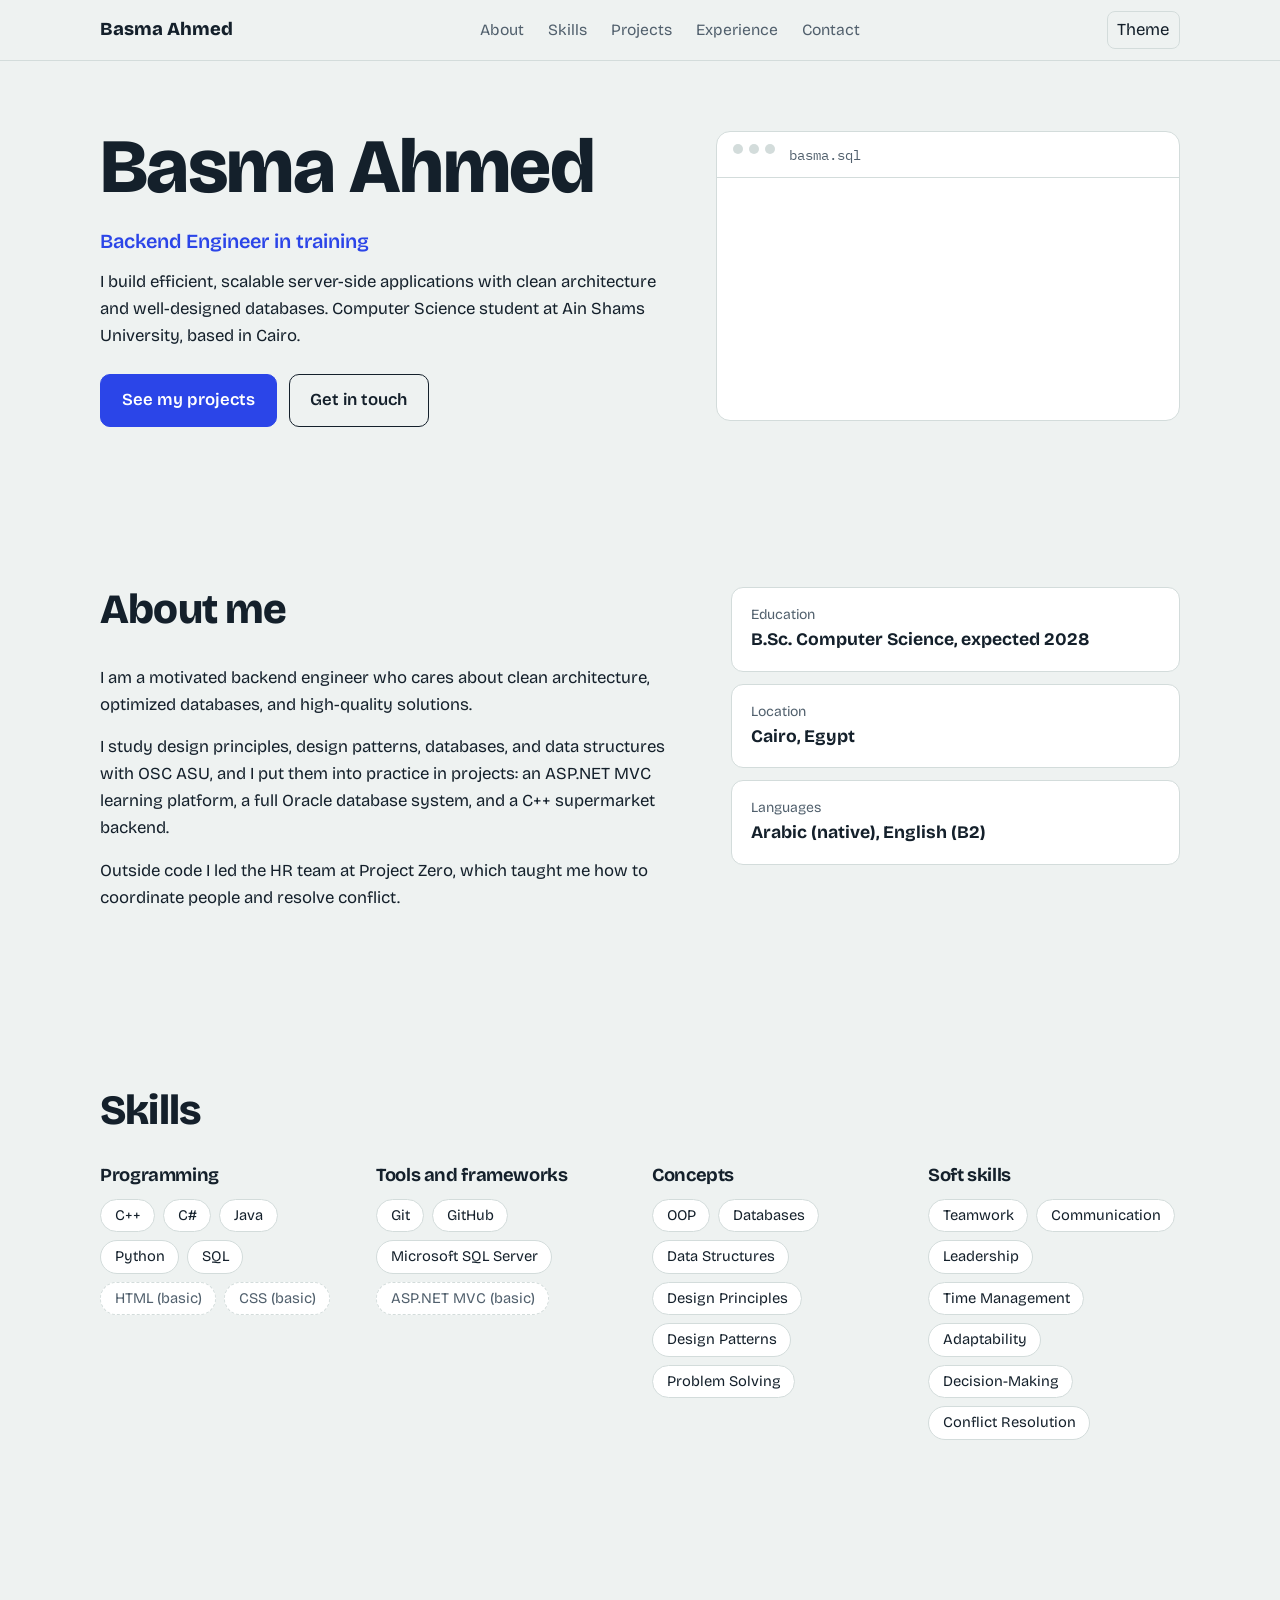
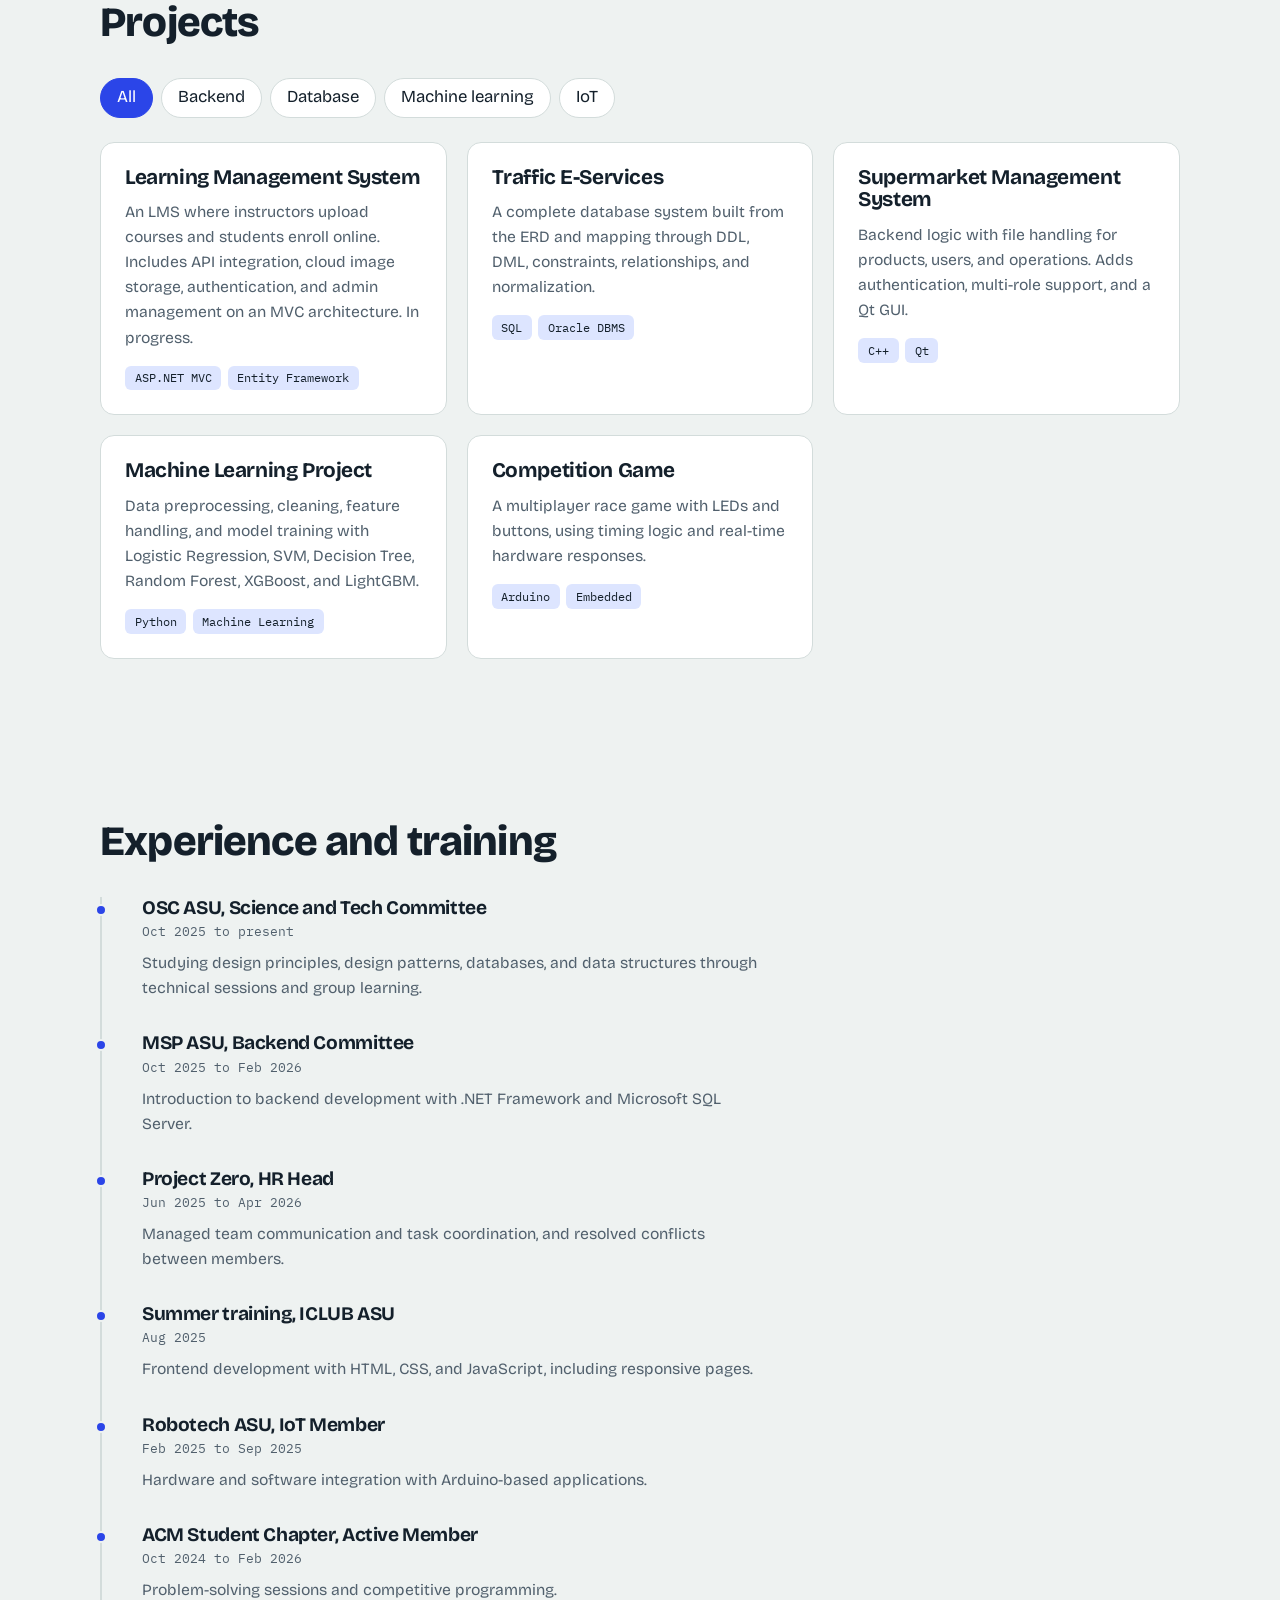
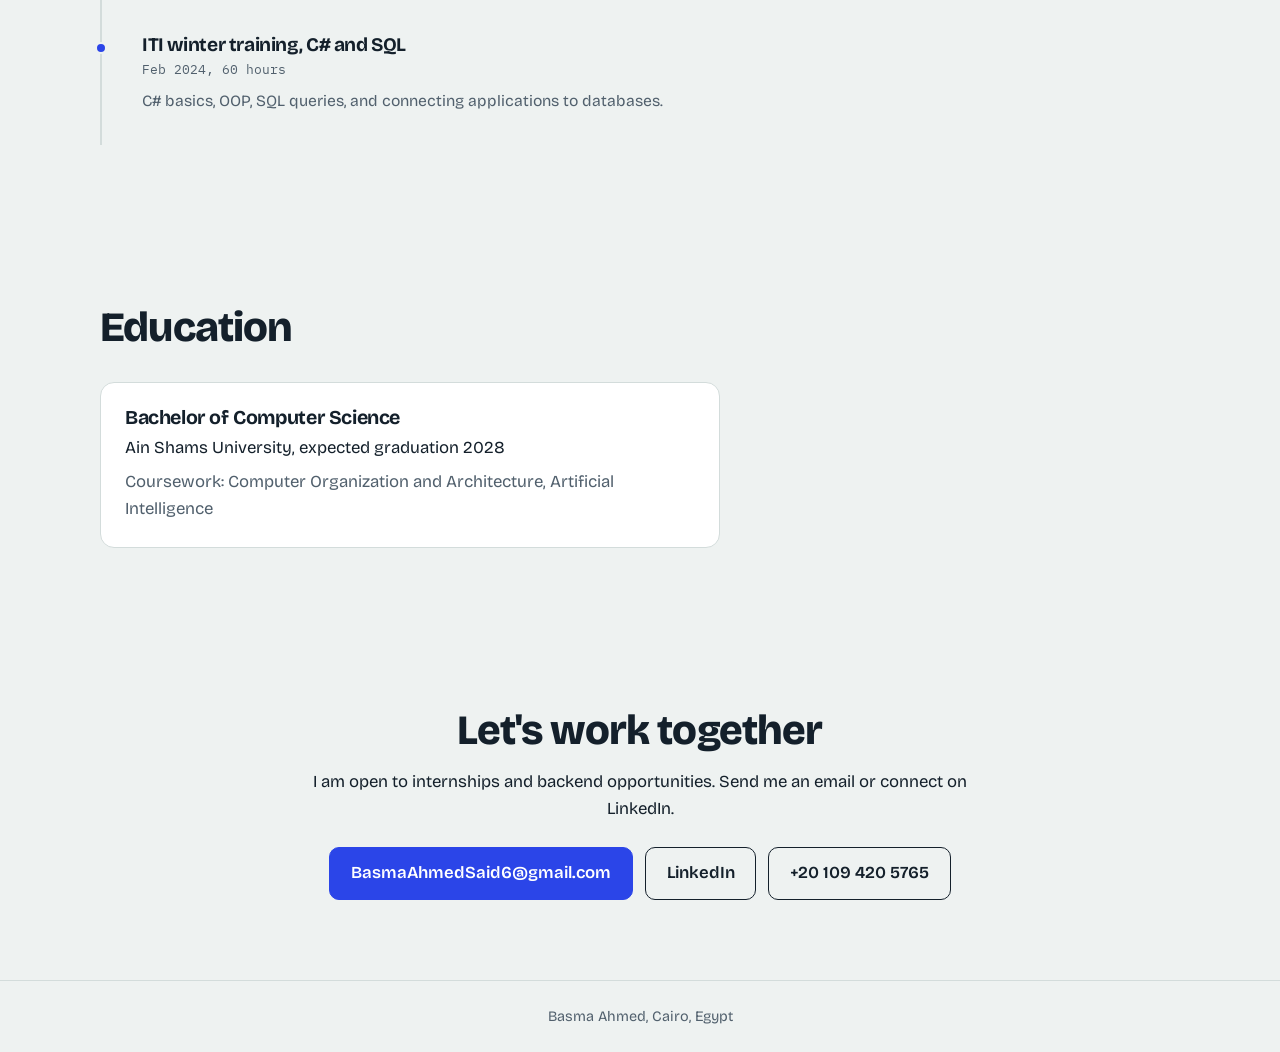
==== index.html @ 76903b29 "Add files via upload" ====
<!DOCTYPE html>
<html lang="en">
<head>
<meta charset="utf-8">
<meta name="viewport" content="width=device-width, initial-scale=1, viewport-fit=cover">
<title>Basma Ahmed | Backend Engineer</title>
<link rel="preconnect" href="https://fonts.googleapis.com">
<link href="https://fonts.googleapis.com/css2?family=Bricolage+Grotesque:wght@400;600;800&family=IBM+Plex+Mono:wght@400;500&display=swap" rel="stylesheet">
<link rel="stylesheet" href="style.css">
</head>
<body>
<header>
  <div class="wrap bar">
    <a class="logo" href="#top">Basma Ahmed</a>
    <nav id="nav" aria-label="Main">
      <ul>
        <li><a href="#about">About</a></li>
        <li><a href="#skills">Skills</a></li>
        <li><a href="#projects">Projects</a></li>
        <li><a href="#experience">Experience</a></li>
        <li><a href="#contact">Contact</a></li>
      </ul>
    </nav>
    <div class="tools">
      <button class="icon-btn" id="theme" aria-label="Switch light or dark theme">Theme</button>
      <button class="icon-btn" id="menu" aria-label="Open menu" aria-expanded="false" aria-controls="nav">Menu</button>
    </div>
  </div>
</header>

<main id="top">
<section class="hero">
  <div class="wrap">
    <div>
      <h1>Basma Ahmed</h1>
      <p class="role">Backend Engineer in training</p>
      <p>I build efficient, scalable server-side applications with clean architecture and well-designed databases. Computer Science student at Ain Shams University, based in Cairo.</p>
      <div class="btns">
        <a class="btn primary" href="#projects">See my projects</a>
        <a class="btn" href="#contact">Get in touch</a>
      </div>
    </div>
    <div class="console" aria-label="Quick summary shown as a database query">
      <div class="top"><i></i><i></i><i></i><span>basma.sql</span></div>
      <div class="query" id="query" aria-live="off"></div>
      <table class="result" id="result">
        <tr><th>focus</th><th>stack</th></tr>
        <tr><td>Backend</td><td>C#, ASP.NET MVC</td></tr>
        <tr><td>Databases</td><td>SQL Server, Oracle</td></tr>
        <tr><td>Languages</td><td>C++, Java, Python</td></tr>
      </table>
    </div>
  </div>
</section>

<section id="about">
  <div class="wrap about-grid">
    <div>
      <h2>About me</h2>
      <p>I am a motivated backend engineer who cares about clean architecture, optimized databases, and high-quality solutions.</p>
      <p>I study design principles, design patterns, databases, and data structures with OSC ASU, and I put them into practice in projects: an ASP.NET MVC learning platform, a full Oracle database system, and a C++ supermarket backend.</p>
      <p>Outside code I led the HR team at Project Zero, which taught me how to coordinate people and resolve conflict.</p>
    </div>
    <div class="facts">
      <div class="fact"><small>Education</small><strong>B.Sc. Computer Science, expected 2028</strong></div>
      <div class="fact"><small>Location</small><strong>Cairo, Egypt</strong></div>
      <div class="fact"><small>Languages</small><strong>Arabic (native), English (B2)</strong></div>
    </div>
  </div>
</section>

<section id="skills">
  <div class="wrap">
    <h2>Skills</h2>
    <div class="skills">
      <div class="skill-group"><h3>Programming</h3><div class="chips"><span class="chip">C++</span><span class="chip">C#</span><span class="chip">Java</span><span class="chip">Python</span><span class="chip">SQL</span><span class="chip basic">HTML (basic)</span><span class="chip basic">CSS (basic)</span></div></div>
      <div class="skill-group"><h3>Tools and frameworks</h3><div class="chips"><span class="chip">Git</span><span class="chip">GitHub</span><span class="chip">Microsoft SQL Server</span><span class="chip basic">ASP.NET MVC (basic)</span></div></div>
      <div class="skill-group"><h3>Concepts</h3><div class="chips"><span class="chip">OOP</span><span class="chip">Databases</span><span class="chip">Data Structures</span><span class="chip">Design Principles</span><span class="chip">Design Patterns</span><span class="chip">Problem Solving</span></div></div>
      <div class="skill-group"><h3>Soft skills</h3><div class="chips"><span class="chip">Teamwork</span><span class="chip">Communication</span><span class="chip">Leadership</span><span class="chip">Time Management</span><span class="chip">Adaptability</span><span class="chip">Decision-Making</span><span class="chip">Conflict Resolution</span></div></div>
    </div>
  </div>
</section>

<section id="projects">
  <div class="wrap">
    <h2>Projects</h2>
    <div class="filters" role="group" aria-label="Filter projects">
      <button aria-pressed="true" data-f="all">All</button>
      <button aria-pressed="false" data-f="backend">Backend</button>
      <button aria-pressed="false" data-f="database">Database</button>
      <button aria-pressed="false" data-f="ml">Machine learning</button>
      <button aria-pressed="false" data-f="iot">IoT</button>
    </div>
    <div class="projects">
      <article class="project" data-c="backend database">
        <h3>Learning Management System</h3>
        <p>An LMS where instructors upload courses and students enroll online. Includes API integration, cloud image storage, authentication, and admin management on an MVC architecture. In progress.</p>
        <div class="tags"><span>ASP.NET MVC</span><span>Entity Framework</span></div>
      </article>
      <article class="project" data-c="database">
        <h3>Traffic E-Services</h3>
        <p>A complete database system built from the ERD and mapping through DDL, DML, constraints, relationships, and normalization.</p>
        <div class="tags"><span>SQL</span><span>Oracle DBMS</span></div>
      </article>
      <article class="project" data-c="backend">
        <h3>Supermarket Management System</h3>
        <p>Backend logic with file handling for products, users, and operations. Adds authentication, multi-role support, and a Qt GUI.</p>
        <div class="tags"><span>C++</span><span>Qt</span></div>
      </article>
      <article class="project" data-c="ml">
        <h3>Machine Learning Project</h3>
        <p>Data preprocessing, cleaning, feature handling, and model training with Logistic Regression, SVM, Decision Tree, Random Forest, XGBoost, and LightGBM.</p>
        <div class="tags"><span>Python</span><span>Machine Learning</span></div>
      </article>
      <article class="project" data-c="iot">
        <h3>Competition Game</h3>
        <p>A multiplayer race game with LEDs and buttons, using timing logic and real-time hardware responses.</p>
        <div class="tags"><span>Arduino</span><span>Embedded</span></div>
      </article>
    </div>
  </div>
</section>

<section id="experience">
  <div class="wrap">
    <h2>Experience and training</h2>
    <ol class="timeline">
      <li><h3>OSC ASU, Science and Tech Committee</h3><span class="when">Oct 2025 to present</span><p>Studying design principles, design patterns, databases, and data structures through technical sessions and group learning.</p></li>
      <li><h3>MSP ASU, Backend Committee</h3><span class="when">Oct 2025 to Feb 2026</span><p>Introduction to backend development with .NET Framework and Microsoft SQL Server.</p></li>
      <li><h3>Project Zero, HR Head</h3><span class="when">Jun 2025 to Apr 2026</span><p>Managed team communication and task coordination, and resolved conflicts between members.</p></li>
      <li><h3>Summer training, ICLUB ASU</h3><span class="when">Aug 2025</span><p>Frontend development with HTML, CSS, and JavaScript, including responsive pages.</p></li>
      <li><h3>Robotech ASU, IoT Member</h3><span class="when">Feb 2025 to Sep 2025</span><p>Hardware and software integration with Arduino-based applications.</p></li>
      <li><h3>ACM Student Chapter, Active Member</h3><span class="when">Oct 2024 to Feb 2026</span><p>Problem-solving sessions and competitive programming.</p></li>
      <li><h3>ITI winter training, C# and SQL</h3><span class="when">Feb 2024, 60 hours</span><p>C# basics, OOP, SQL queries, and connecting applications to databases.</p></li>
    </ol>
  </div>
</section>

<section id="education">
  <div class="wrap">
    <h2>Education</h2>
    <div class="edu">
      <h3>Bachelor of Computer Science</h3>
      <p style="margin:.4rem 0">Ain Shams University, expected graduation 2028</p>
      <p style="color:var(--muted);margin:0">Coursework: Computer Organization and Architecture, Artificial Intelligence</p>
    </div>
  </div>
</section>

<section id="contact" class="contact">
  <div class="wrap">
    <h2>Let's work together</h2>
    <p>I am open to internships and backend opportunities. Send me an email or connect on LinkedIn.</p>
    <div class="btns">
      <a class="btn primary" href="mailto:BasmaAhmedSaid6@gmail.com">BasmaAhmedSaid6@gmail.com</a>
      <a class="btn" href="https://linkedin.com/in/basma-ahmed-519080341" target="_blank" rel="noopener">LinkedIn</a>
      <a class="btn" href="tel:+201094205765">+20 109 420 5765</a>
    </div>
  </div>
</section>
</main>

<footer><div class="wrap">Basma Ahmed, Cairo, Egypt</div></footer>

<script src="script.js"></script>
</body>
</html>
---- style.css ----
:root{
  --bg:#eef2f1;--surface:#fff;--ink:#14202b;--muted:#51606d;--line:#d3dcdb;--accent:#2b45e8;--accent-ink:#fff;--soft:#dde5ff;
  --sans:"Bricolage Grotesque",system-ui,-apple-system,"Segoe UI",sans-serif;
  --mono:"IBM Plex Mono",ui-monospace,Menlo,Consolas,monospace;
  box-sizing:border-box;padding-top:env(safe-area-inset-top,0px);padding-bottom:env(safe-area-inset-bottom,0px);
}
@media (prefers-color-scheme:dark){:root:not([data-theme="light"]){--bg:#0f1720;--surface:#17212c;--ink:#e8eef2;--muted:#9aa9b6;--line:#2a3846;--accent:#8ea0ff;--accent-ink:#0f1720;--soft:#222d55}}
:root[data-theme="dark"]{--bg:#0f1720;--surface:#17212c;--ink:#e8eef2;--muted:#9aa9b6;--line:#2a3846;--accent:#8ea0ff;--accent-ink:#0f1720;--soft:#222d55}
*,*::before,*::after{box-sizing:inherit}
html{scroll-behavior:smooth;scroll-padding-top:calc(env(safe-area-inset-top,0px) + 72px)}
body{margin:0;background:var(--bg);color:var(--ink);font-family:var(--sans);line-height:1.6;font-size:1.05rem}
img,svg{max-width:100%}
a{color:inherit}
:focus-visible{outline:3px solid var(--accent);outline-offset:3px;border-radius:4px}
.wrap{width:min(1080px,100% - 2.5rem);margin-inline:auto}
section{padding:5rem 0}
h1,h2,h3{line-height:1.1;margin:0;letter-spacing:-.02em}
h2{font-size:clamp(1.8rem,4vw,2.6rem);font-weight:800;margin-bottom:2rem}
p{margin:0 0 1rem;max-width:62ch}

header{position:sticky;top:env(safe-area-inset-top,0px);z-index:10;background:color-mix(in srgb,var(--bg) 88%,transparent);backdrop-filter:blur(8px);border-bottom:1px solid var(--line)}
.bar{display:flex;align-items:center;justify-content:space-between;height:60px}
.logo{font-weight:800;text-decoration:none;font-size:1.15rem}
nav ul{display:flex;gap:1.5rem;list-style:none;margin:0;padding:0}
nav a{text-decoration:none;color:var(--muted);font-size:.98rem}
nav a:hover{color:var(--ink)}
.tools{display:flex;gap:.5rem}
.icon-btn{background:none;border:1px solid var(--line);color:var(--ink);border-radius:8px;height:38px;min-width:38px;padding:0 .6rem;cursor:pointer;font:inherit}
#menu{display:none}

.hero{padding:4rem 0 5rem}
.hero .wrap{display:grid;grid-template-columns:1.1fr .9fr;gap:3rem;align-items:center}
.hero h1{font-size:clamp(2.6rem,7vw,4.8rem);font-weight:800}
.role{color:var(--accent);font-weight:600;font-size:1.25rem;margin:1rem 0 .75rem}
.btns{display:flex;flex-wrap:wrap;gap:.75rem;margin-top:1.5rem}
.btn{display:inline-block;padding:.75rem 1.3rem;border-radius:10px;text-decoration:none;font-weight:600;border:1px solid var(--ink)}
.btn.primary{background:var(--accent);color:var(--accent-ink);border-color:var(--accent)}
.btn:hover{transform:translateY(-2px)}
.console{background:var(--surface);border:1px solid var(--line);border-radius:14px;overflow:hidden;font-family:var(--mono);font-size:.88rem}
.console .top{display:flex;gap:6px;padding:.7rem 1rem;border-bottom:1px solid var(--line);color:var(--muted)}
.console .top i{width:10px;height:10px;border-radius:50%;background:var(--line)}
.console .top span{margin-left:.5rem}
.query{padding:1rem;min-height:5.2rem;color:var(--ink);white-space:pre-wrap}
.query b{color:var(--accent);font-weight:500}
.caret{display:inline-block;width:8px;height:1em;background:var(--accent);vertical-align:-2px;animation:blink 1s steps(2) infinite}
@keyframes blink{50%{opacity:0}}
.result{width:100%;border-collapse:collapse;opacity:0;transition:opacity .5s}
.result.show{opacity:1}
.result th,.result td{text-align:left;padding:.5rem 1rem;border-top:1px solid var(--line);font-weight:400}
.result th{color:var(--muted)}

.about-grid{display:grid;grid-template-columns:1.3fr 1fr;gap:3rem}
.facts{display:grid;gap:.75rem;align-content:start}
.fact{background:var(--surface);border:1px solid var(--line);border-radius:12px;padding:1rem 1.2rem}
.fact small{display:block;color:var(--muted)}
.fact strong{font-size:1.1rem}

.skills{display:grid;grid-template-columns:repeat(auto-fit,minmax(240px,1fr));gap:1.5rem}
.skill-group h3{font-size:1.15rem;margin-bottom:.8rem}
.chips{display:flex;flex-wrap:wrap;gap:.5rem}
.chip{background:var(--surface);border:1px solid var(--line);border-radius:999px;padding:.25rem .85rem;font-size:.92rem}
.chip.basic{border-style:dashed;color:var(--muted)}

.filters{display:flex;flex-wrap:wrap;gap:.5rem;margin-bottom:1.5rem}
.filters button{font:inherit;cursor:pointer;background:var(--surface);color:var(--ink);border:1px solid var(--line);border-radius:999px;padding:.35rem 1rem}
.filters button[aria-pressed="true"]{background:var(--accent);color:var(--accent-ink);border-color:var(--accent)}
.projects{display:grid;grid-template-columns:repeat(auto-fill,minmax(300px,1fr));gap:1.25rem}
.project{background:var(--surface);border:1px solid var(--line);border-radius:14px;padding:1.5rem}
.project[hidden]{display:none}
.project h3{font-size:1.3rem;margin-bottom:.6rem}
.project p{color:var(--muted);font-size:.98rem}
.tags{display:flex;flex-wrap:wrap;gap:.4rem;margin-top:1rem}
.tags span{font-family:var(--mono);font-size:.78rem;background:var(--soft);padding:.15rem .6rem;border-radius:6px}

.timeline{list-style:none;margin:0;padding:0 0 0 1.5rem;border-left:2px solid var(--line)}
.timeline li{position:relative;padding:0 0 2rem 1rem}
.timeline li::before{content:"";position:absolute;left:calc(-1.5rem - 7px);top:.45rem;width:12px;height:12px;border-radius:50%;background:var(--accent);border:2px solid var(--bg)}
.timeline h3{font-size:1.2rem}
.timeline .when{font-family:var(--mono);font-size:.82rem;color:var(--muted);display:block;margin:.2rem 0 .5rem}
.timeline p{color:var(--muted);font-size:.98rem;margin:0}

.edu{background:var(--surface);border:1px solid var(--line);border-radius:14px;padding:1.5rem;max-width:620px}
.contact{text-align:center}
.contact h2{margin-bottom:1rem}
.contact p{margin-inline:auto}
.contact .btns{justify-content:center}
footer{border-top:1px solid var(--line);padding:1.5rem 0;color:var(--muted);font-size:.9rem;text-align:center}

@media (max-width:820px){
  .hero .wrap,.about-grid{grid-template-columns:1fr}
  section{padding:3.5rem 0}
  #menu{display:inline-block}
  nav{position:absolute;left:0;right:0;top:100%;background:var(--bg);border-bottom:1px solid var(--line);display:none}
  nav.open{display:block}
  nav ul{flex-direction:column;gap:0;padding:.5rem 1.25rem}
  nav a{display:block;padding:.7rem 0}
}
@media (prefers-reduced-motion:reduce){html{scroll-behavior:auto}.caret{animation:none}.btn:hover{transform:none}.result{transition:none}}
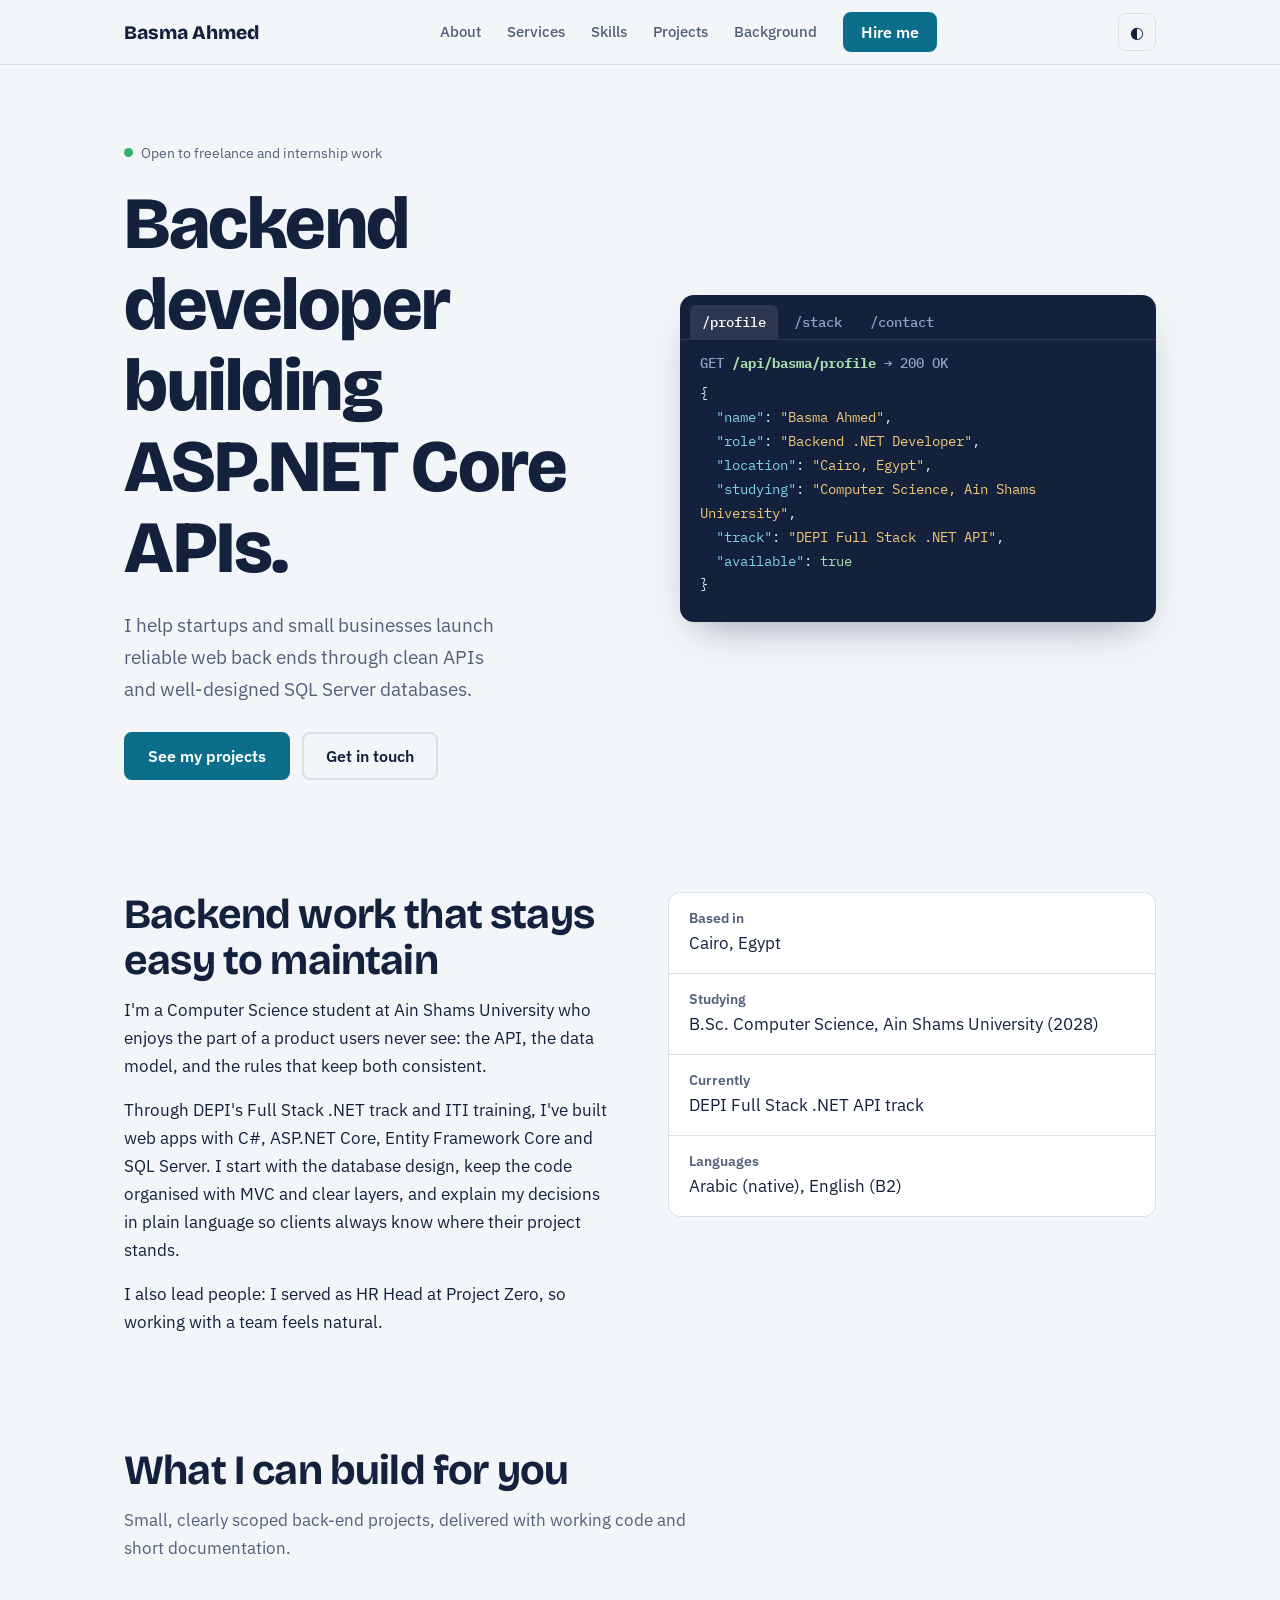
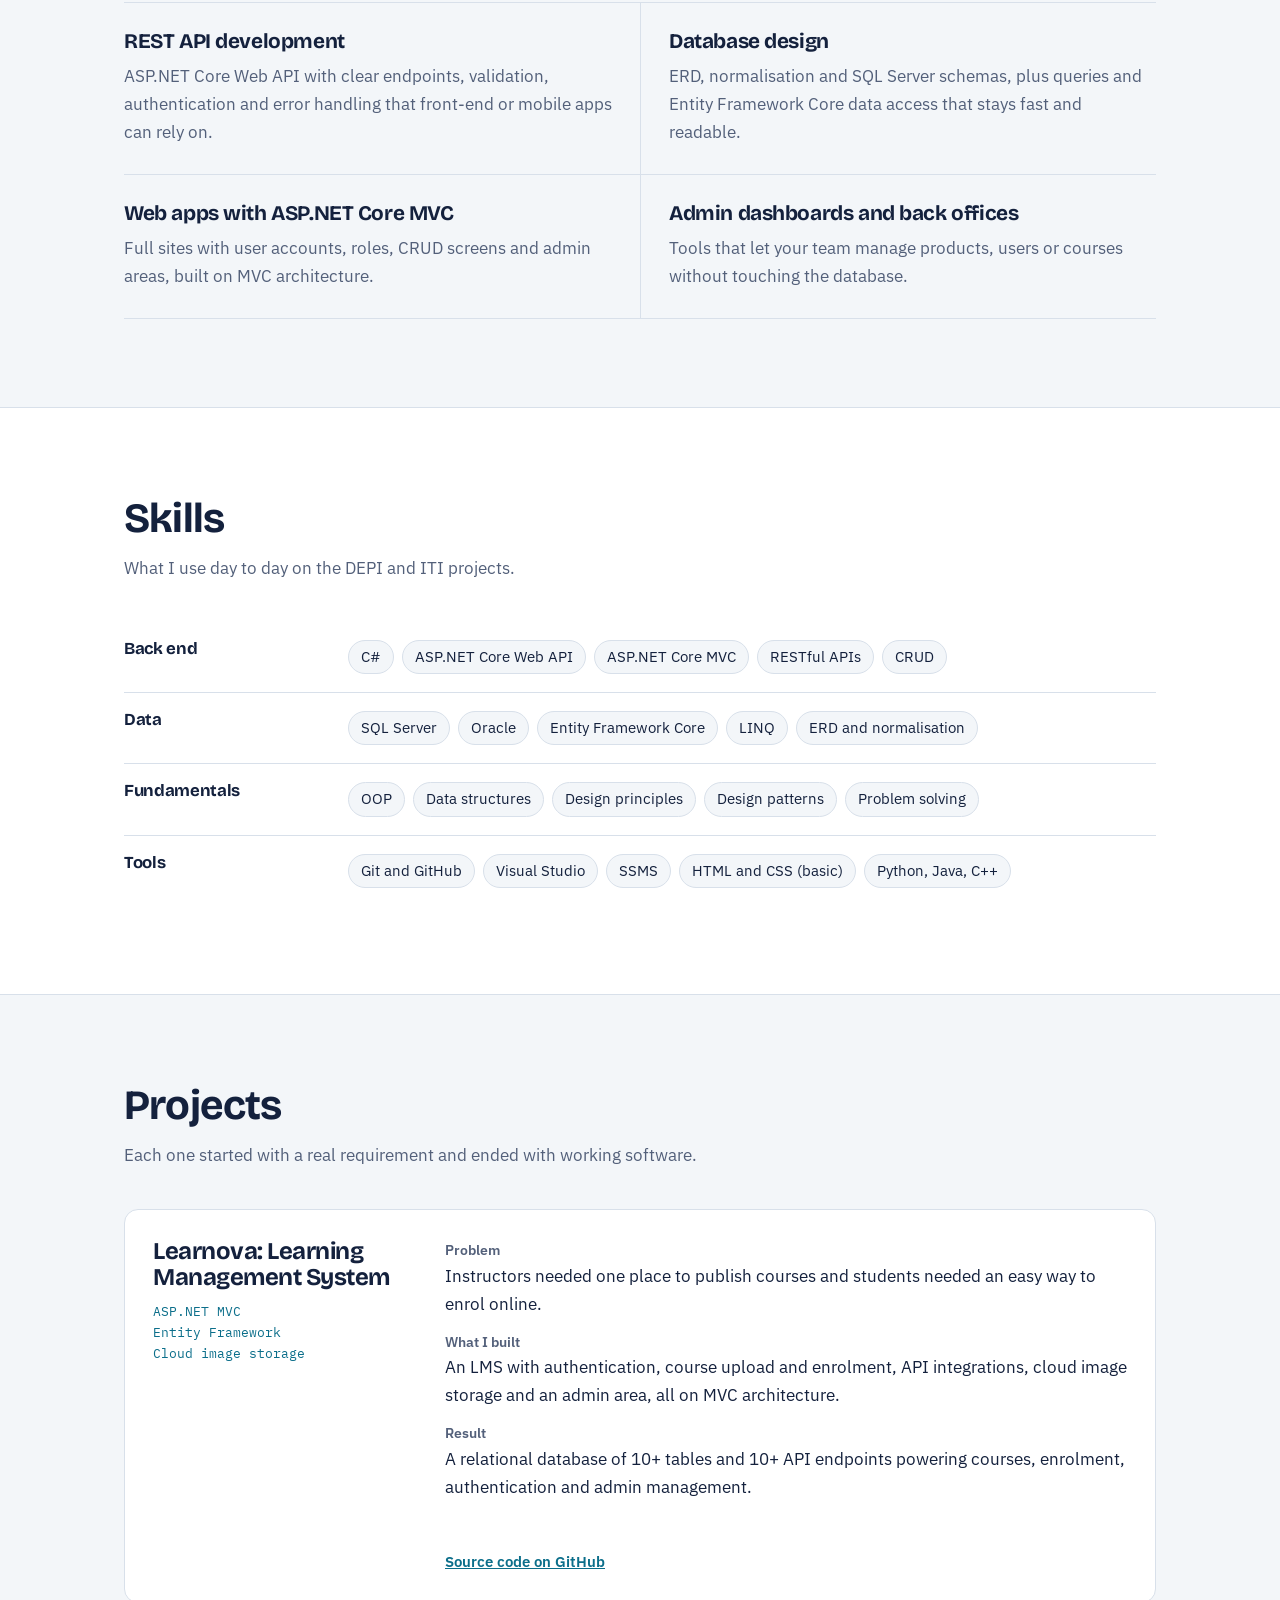
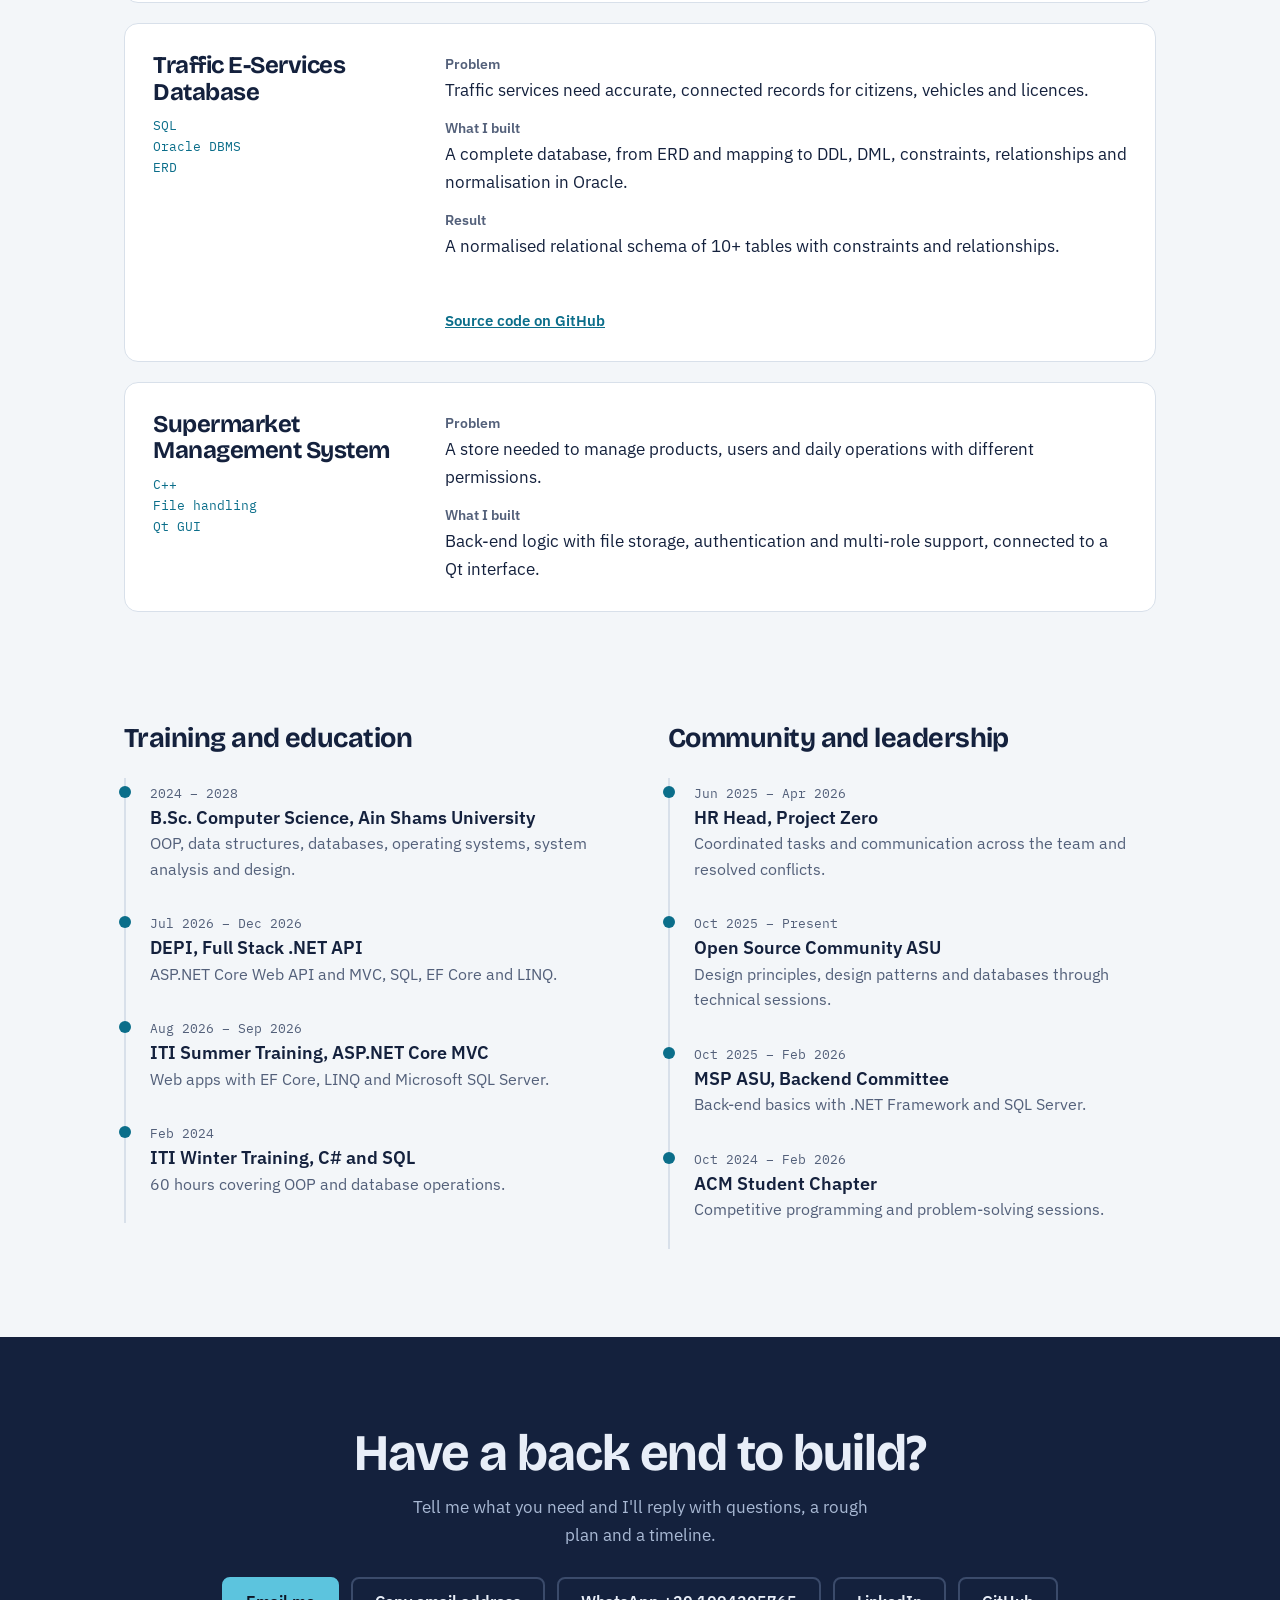
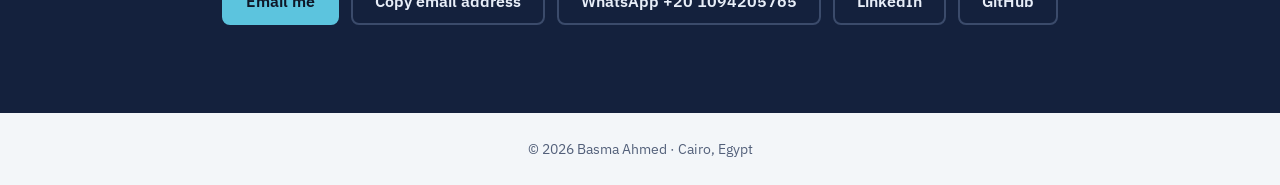
==== commit 7c24de02: "Add files via upload" ====
--- a/index.html
+++ b/index.html
@@ -1,82 +1,93 @@
 <!DOCTYPE html>
 <html lang="en">
 <head>
-<meta charset="utf-8">
-<meta name="viewport" content="width=device-width, initial-scale=1, viewport-fit=cover">
-<title>Basma Ahmed | Backend Engineer</title>
+<meta charset="UTF-8">
+<meta name="viewport" content="width=device-width, initial-scale=1">
+<title>Basma Ahmed | Backend .NET Developer</title>
+<meta name="description" content="Basma Ahmed builds ASP.NET Core APIs and SQL Server databases for small businesses and startups. Computer Science student at Ain Shams University, Cairo.">
 <link rel="preconnect" href="https://fonts.googleapis.com">
-<link href="https://fonts.googleapis.com/css2?family=Bricolage+Grotesque:wght@400;600;800&family=IBM+Plex+Mono:wght@400;500&display=swap" rel="stylesheet">
+<link rel="preconnect" href="https://fonts.gstatic.com" crossorigin>
+<link href="https://fonts.googleapis.com/css2?family=Bricolage+Grotesque:wght@500;700;800&family=IBM+Plex+Sans:wght@400;500;600&family=IBM+Plex+Mono:wght@400;500&display=swap" rel="stylesheet">
 <link rel="stylesheet" href="style.css">
 </head>
 <body>
 <header>
   <div class="wrap bar">
-    <a class="logo" href="#top">Basma Ahmed</a>
+    <a href="#top" class="logo">Basma Ahmed</a>
     <nav id="nav" aria-label="Main">
-      <ul>
-        <li><a href="#about">About</a></li>
-        <li><a href="#skills">Skills</a></li>
-        <li><a href="#projects">Projects</a></li>
-        <li><a href="#experience">Experience</a></li>
-        <li><a href="#contact">Contact</a></li>
-      </ul>
+      <a href="#about">About</a><a href="#services">Services</a><a href="#skills">Skills</a><a href="#projects">Projects</a><a href="#background">Background</a>
+      <a href="#contact" class="btn">Hire me</a>
     </nav>
-    <div class="tools">
-      <button class="icon-btn" id="theme" aria-label="Switch light or dark theme">Theme</button>
-      <button class="icon-btn" id="menu" aria-label="Open menu" aria-expanded="false" aria-controls="nav">Menu</button>
+    <div style="display:flex;gap:8px">
+      <button class="icon-btn" id="theme" aria-label="Switch light or dark theme">◐</button>
+      <button class="icon-btn menu" id="menu" aria-label="Open menu" aria-expanded="false">☰</button>
     </div>
   </div>
 </header>
 
 <main id="top">
 <section class="hero">
-  <div class="wrap">
+  <div class="wrap hero-grid">
     <div>
-      <h1>Basma Ahmed</h1>
-      <p class="role">Backend Engineer in training</p>
-      <p>I build efficient, scalable server-side applications with clean architecture and well-designed databases. Computer Science student at Ain Shams University, based in Cairo.</p>
-      <div class="btns">
-        <a class="btn primary" href="#projects">See my projects</a>
-        <a class="btn" href="#contact">Get in touch</a>
+      <div class="status"><i></i> Open to freelance and internship work</div>
+      <h1>Backend developer building ASP.NET Core APIs.</h1>
+      <p class="usp">I help startups and small businesses launch reliable web back ends through clean APIs and well-designed SQL Server databases.</p>
+      <div class="cta">
+        <a class="btn" href="#projects">See my projects</a>
+        <a class="btn ghost" href="#contact">Get in touch</a>
       </div>
     </div>
-    <div class="console" aria-label="Quick summary shown as a database query">
-      <div class="top"><i></i><i></i><i></i><span>basma.sql</span></div>
-      <div class="query" id="query" aria-live="off"></div>
-      <table class="result" id="result">
-        <tr><th>focus</th><th>stack</th></tr>
-        <tr><td>Backend</td><td>C#, ASP.NET MVC</td></tr>
-        <tr><td>Databases</td><td>SQL Server, Oracle</td></tr>
-        <tr><td>Languages</td><td>C++, Java, Python</td></tr>
-      </table>
+    <div class="console" aria-label="Live profile card styled as an API response">
+      <div class="tabs" role="tablist">
+        <button role="tab" aria-selected="true" data-ep="profile">/profile</button>
+        <button role="tab" aria-selected="false" data-ep="stack">/stack</button>
+        <button role="tab" aria-selected="false" data-ep="contact">/contact</button>
+      </div>
+      <div class="req"><span>GET</span> <b id="url">/api/basma/profile</b> <span>→ 200 OK</span></div>
+      <pre id="out"></pre>
     </div>
   </div>
 </section>
 
-<section id="about">
+<section id="about" style="padding-top:24px">
   <div class="wrap about-grid">
     <div>
-      <h2>About me</h2>
-      <p>I am a motivated backend engineer who cares about clean architecture, optimized databases, and high-quality solutions.</p>
-      <p>I study design principles, design patterns, databases, and data structures with OSC ASU, and I put them into practice in projects: an ASP.NET MVC learning platform, a full Oracle database system, and a C++ supermarket backend.</p>
-      <p>Outside code I led the HR team at Project Zero, which taught me how to coordinate people and resolve conflict.</p>
+      <h2>Backend work that stays easy to maintain</h2>
+      <p>I'm a Computer Science student at Ain Shams University who enjoys the part of a product users never see: the API, the data model, and the rules that keep both consistent.</p>
+      <p>Through DEPI's Full Stack .NET track and ITI training, I've built web apps with C#, ASP.NET Core, Entity Framework Core and SQL Server. I start with the database design, keep the code organised with MVC and clear layers, and explain my decisions in plain language so clients always know where their project stands.</p>
+      <p>I also lead people: I served as HR Head at Project Zero, so working with a team feels natural.</p>
     </div>
     <div class="facts">
-      <div class="fact"><small>Education</small><strong>B.Sc. Computer Science, expected 2028</strong></div>
-      <div class="fact"><small>Location</small><strong>Cairo, Egypt</strong></div>
-      <div class="fact"><small>Languages</small><strong>Arabic (native), English (B2)</strong></div>
+      <div><b>Based in</b>Cairo, Egypt</div>
+      <div><b>Studying</b>B.Sc. Computer Science, Ain Shams University (2028)</div>
+      <div><b>Currently</b>DEPI Full Stack .NET API track</div>
+      <div><b>Languages</b>Arabic (native), English (B2)</div>
     </div>
   </div>
 </section>
 
-<section id="skills">
+<section id="services" style="padding-top:24px">
+  <div class="wrap">
+    <h2>What I can build for you</h2>
+    <p class="lead">Small, clearly scoped back-end projects, delivered with working code and short documentation.</p>
+    <div class="services">
+      <div class="service"><h3>REST API development</h3><p>ASP.NET Core Web API with clear endpoints, validation, authentication and error handling that front-end or mobile apps can rely on.</p></div>
+      <div class="service"><h3>Database design</h3><p>ERD, normalisation and SQL Server schemas, plus queries and Entity Framework Core data access that stays fast and readable.</p></div>
+      <div class="service"><h3>Web apps with ASP.NET Core MVC</h3><p>Full sites with user accounts, roles, CRUD screens and admin areas, built on MVC architecture.</p></div>
+      <div class="service"><h3>Admin dashboards and back offices</h3><p>Tools that let your team manage products, users or courses without touching the database.</p></div>
+    </div>
+  </div>
+</section>
+
+<section id="skills" class="skills">
   <div class="wrap">
     <h2>Skills</h2>
-    <div class="skills">
-      <div class="skill-group"><h3>Programming</h3><div class="chips"><span class="chip">C++</span><span class="chip">C#</span><span class="chip">Java</span><span class="chip">Python</span><span class="chip">SQL</span><span class="chip basic">HTML (basic)</span><span class="chip basic">CSS (basic)</span></div></div>
-      <div class="skill-group"><h3>Tools and frameworks</h3><div class="chips"><span class="chip">Git</span><span class="chip">GitHub</span><span class="chip">Microsoft SQL Server</span><span class="chip basic">ASP.NET MVC (basic)</span></div></div>
-      <div class="skill-group"><h3>Concepts</h3><div class="chips"><span class="chip">OOP</span><span class="chip">Databases</span><span class="chip">Data Structures</span><span class="chip">Design Principles</span><span class="chip">Design Patterns</span><span class="chip">Problem Solving</span></div></div>
-      <div class="skill-group"><h3>Soft skills</h3><div class="chips"><span class="chip">Teamwork</span><span class="chip">Communication</span><span class="chip">Leadership</span><span class="chip">Time Management</span><span class="chip">Adaptability</span><span class="chip">Decision-Making</span><span class="chip">Conflict Resolution</span></div></div>
+    <p class="lead">What I use day to day on the DEPI and ITI projects.</p>
+    <div class="skill-rows">
+      <div class="skill-row"><h3>Back end</h3><div class="chips"><span>C#</span><span>ASP.NET Core Web API</span><span>ASP.NET Core MVC</span><span>RESTful APIs</span><span>CRUD</span></div></div>
+      <div class="skill-row"><h3>Data</h3><div class="chips"><span>SQL Server</span><span>Oracle</span><span>Entity Framework Core</span><span>LINQ</span><span>ERD and normalisation</span></div></div>
+      <div class="skill-row"><h3>Fundamentals</h3><div class="chips"><span>OOP</span><span>Data structures</span><span>Design principles</span><span>Design patterns</span><span>Problem solving</span></div></div>
+      <div class="skill-row"><h3>Tools</h3><div class="chips"><span>Git and GitHub</span><span>Visual Studio</span><span>SSMS</span><span>HTML and CSS (basic)</span><span>Python, Java, C++</span></div></div>
     </div>
   </div>
 </section>
@@ -84,83 +95,75 @@
 <section id="projects">
   <div class="wrap">
     <h2>Projects</h2>
-    <div class="filters" role="group" aria-label="Filter projects">
-      <button aria-pressed="true" data-f="all">All</button>
-      <button aria-pressed="false" data-f="backend">Backend</button>
-      <button aria-pressed="false" data-f="database">Database</button>
-      <button aria-pressed="false" data-f="ml">Machine learning</button>
-      <button aria-pressed="false" data-f="iot">IoT</button>
-    </div>
+    <p class="lead">Each one started with a real requirement and ended with working software.</p>
     <div class="projects">
-      <article class="project" data-c="backend database">
-        <h3>Learning Management System</h3>
-        <p>An LMS where instructors upload courses and students enroll online. Includes API integration, cloud image storage, authentication, and admin management on an MVC architecture. In progress.</p>
-        <div class="tags"><span>ASP.NET MVC</span><span>Entity Framework</span></div>
+      <article class="project">
+        <div><h3>Learnova: Learning Management System</h3><div class="stack">ASP.NET MVC<br>Entity Framework<br>Cloud image storage</div></div>
+        <dl>
+          <div><dt>Problem</dt><dd>Instructors needed one place to publish courses and students needed an easy way to enrol online.</dd></div>
+          <div><dt>What I built</dt><dd>An LMS with authentication, course upload and enrolment, API integrations, cloud image storage and an admin area, all on MVC architecture.</dd></div>
+          <div><dt>Result</dt><dd>A relational database of 10+ tables and 10+ API endpoints powering courses, enrolment, authentication and admin management.</dd></div>
+        </dl>
+        <div class="links project-links"><a href="https://github.com/BasmaAhmed77/Learnova.git" target="_blank" rel="noopener">Source code on GitHub</a></div>
       </article>
-      <article class="project" data-c="database">
-        <h3>Traffic E-Services</h3>
-        <p>A complete database system built from the ERD and mapping through DDL, DML, constraints, relationships, and normalization.</p>
-        <div class="tags"><span>SQL</span><span>Oracle DBMS</span></div>
+      <article class="project">
+        <div><h3>Traffic E-Services Database</h3><div class="stack">SQL<br>Oracle DBMS<br>ERD</div></div>
+        <dl>
+          <div><dt>Problem</dt><dd>Traffic services need accurate, connected records for citizens, vehicles and licences.</dd></div>
+          <div><dt>What I built</dt><dd>A complete database, from ERD and mapping to DDL, DML, constraints, relationships and normalisation in Oracle.</dd></div>
+          <div><dt>Result</dt><dd>A normalised relational schema of 10+ tables with constraints and relationships.</dd></div>
+        </dl>
+        <div class="links project-links"><a href="https://github.com/malakhishams/Traffic-E-Services-Egyptian-Government-Portal.git" target="_blank" rel="noopener">Source code on GitHub</a></div>
       </article>
-      <article class="project" data-c="backend">
-        <h3>Supermarket Management System</h3>
-        <p>Backend logic with file handling for products, users, and operations. Adds authentication, multi-role support, and a Qt GUI.</p>
-        <div class="tags"><span>C++</span><span>Qt</span></div>
-      </article>
-      <article class="project" data-c="ml">
-        <h3>Machine Learning Project</h3>
-        <p>Data preprocessing, cleaning, feature handling, and model training with Logistic Regression, SVM, Decision Tree, Random Forest, XGBoost, and LightGBM.</p>
-        <div class="tags"><span>Python</span><span>Machine Learning</span></div>
-      </article>
-      <article class="project" data-c="iot">
-        <h3>Competition Game</h3>
-        <p>A multiplayer race game with LEDs and buttons, using timing logic and real-time hardware responses.</p>
-        <div class="tags"><span>Arduino</span><span>Embedded</span></div>
+      <article class="project">
+        <div><h3>Supermarket Management System</h3><div class="stack">C++<br>File handling<br>Qt GUI</div></div>
+        <dl>
+          <div><dt>Problem</dt><dd>A store needed to manage products, users and daily operations with different permissions.</dd></div>
+          <div><dt>What I built</dt><dd>Back-end logic with file storage, authentication and multi-role support, connected to a Qt interface.</dd></div>
+        </dl>
       </article>
     </div>
   </div>
 </section>
 
-<section id="experience">
-  <div class="wrap">
-    <h2>Experience and training</h2>
-    <ol class="timeline">
-      <li><h3>OSC ASU, Science and Tech Committee</h3><span class="when">Oct 2025 to present</span><p>Studying design principles, design patterns, databases, and data structures through technical sessions and group learning.</p></li>
-      <li><h3>MSP ASU, Backend Committee</h3><span class="when">Oct 2025 to Feb 2026</span><p>Introduction to backend development with .NET Framework and Microsoft SQL Server.</p></li>
-      <li><h3>Project Zero, HR Head</h3><span class="when">Jun 2025 to Apr 2026</span><p>Managed team communication and task coordination, and resolved conflicts between members.</p></li>
-      <li><h3>Summer training, ICLUB ASU</h3><span class="when">Aug 2025</span><p>Frontend development with HTML, CSS, and JavaScript, including responsive pages.</p></li>
-      <li><h3>Robotech ASU, IoT Member</h3><span class="when">Feb 2025 to Sep 2025</span><p>Hardware and software integration with Arduino-based applications.</p></li>
-      <li><h3>ACM Student Chapter, Active Member</h3><span class="when">Oct 2024 to Feb 2026</span><p>Problem-solving sessions and competitive programming.</p></li>
-      <li><h3>ITI winter training, C# and SQL</h3><span class="when">Feb 2024, 60 hours</span><p>C# basics, OOP, SQL queries, and connecting applications to databases.</p></li>
-    </ol>
-  </div>
-</section>
-
-<section id="education">
-  <div class="wrap">
-    <h2>Education</h2>
-    <div class="edu">
-      <h3>Bachelor of Computer Science</h3>
-      <p style="margin:.4rem 0">Ain Shams University, expected graduation 2028</p>
-      <p style="color:var(--muted);margin:0">Coursework: Computer Organization and Architecture, Artificial Intelligence</p>
+<section id="background" style="padding-top:24px">
+  <div class="wrap cols">
+    <div>
+      <h2>Training and education</h2>
+      <ul class="tl">
+        <li><small>2024 – 2028</small><h3>B.Sc. Computer Science, Ain Shams University</h3><p>OOP, data structures, databases, operating systems, system analysis and design.</p></li>
+        <li><small>Jul 2026 – Dec 2026</small><h3>DEPI, Full Stack .NET API</h3><p>ASP.NET Core Web API and MVC, SQL, EF Core and LINQ.</p></li>
+        <li><small>Aug 2026 – Sep 2026</small><h3>ITI Summer Training, ASP.NET Core MVC</h3><p>Web apps with EF Core, LINQ and Microsoft SQL Server.</p></li>
+        <li><small>Feb 2024</small><h3>ITI Winter Training, C# and SQL</h3><p>60 hours covering OOP and database operations.</p></li>
+      </ul>
+    </div>
+    <div>
+      <h2>Community and leadership</h2>
+      <ul class="tl">
+        <li><small>Jun 2025 – Apr 2026</small><h3>HR Head, Project Zero</h3><p>Coordinated tasks and communication across the team and resolved conflicts.</p></li>
+        <li><small>Oct 2025 – Present</small><h3>Open Source Community ASU</h3><p>Design principles, design patterns and databases through technical sessions.</p></li>
+        <li><small>Oct 2025 – Feb 2026</small><h3>MSP ASU, Backend Committee</h3><p>Back-end basics with .NET Framework and SQL Server.</p></li>
+        <li><small>Oct 2024 – Feb 2026</small><h3>ACM Student Chapter</h3><p>Competitive programming and problem-solving sessions.</p></li>
+      </ul>
     </div>
   </div>
 </section>
 
 <section id="contact" class="contact">
   <div class="wrap">
-    <h2>Let's work together</h2>
-    <p>I am open to internships and backend opportunities. Send me an email or connect on LinkedIn.</p>
-    <div class="btns">
-      <a class="btn primary" href="mailto:BasmaAhmedSaid6@gmail.com">BasmaAhmedSaid6@gmail.com</a>
-      <a class="btn" href="https://linkedin.com/in/basma-ahmed-519080341" target="_blank" rel="noopener">LinkedIn</a>
-      <a class="btn" href="tel:+201094205765">+20 109 420 5765</a>
+    <h2>Have a back end to build?</h2>
+    <p>Tell me what you need and I'll reply with questions, a rough plan and a timeline.</p>
+    <div class="cta">
+      <a class="btn" href="mailto:basmaahmedsaid6@gmail.com?subject=Project%20inquiry">Email me</a>
+      <button class="btn ghost" id="copy" type="button">Copy email address</button>
+      <a class="btn ghost" href="https://wa.me/201094205765" target="_blank" rel="noopener" aria-label="Chat on WhatsApp: +20 1094205765">WhatsApp +20 1094205765</a>
+      <a class="btn ghost" href="https://www.linkedin.com/in/basmaahmed1" target="_blank" rel="noopener">LinkedIn</a>
+      <a class="btn ghost" href="https://github.com/BasmaAhmed77" target="_blank" rel="noopener">GitHub</a>
     </div>
   </div>
 </section>
 </main>
-
-<footer><div class="wrap">Basma Ahmed, Cairo, Egypt</div></footer>
+<footer><div class="wrap">© <span id="yr"></span> Basma Ahmed · Cairo, Egypt</div></footer>
 
 <script src="script.js"></script>
 </body>
--- a/style.css
+++ b/style.css
@@ -1,98 +1,128 @@
 :root{
-  --bg:#eef2f1;--surface:#fff;--ink:#14202b;--muted:#51606d;--line:#d3dcdb;--accent:#2b45e8;--accent-ink:#fff;--soft:#dde5ff;
-  --sans:"Bricolage Grotesque",system-ui,-apple-system,"Segoe UI",sans-serif;
-  --mono:"IBM Plex Mono",ui-monospace,Menlo,Consolas,monospace;
-  box-sizing:border-box;padding-top:env(safe-area-inset-top,0px);padding-bottom:env(safe-area-inset-bottom,0px);
+  --bg:#f3f6f9; --surface:#ffffff; --ink:#14213d; --muted:#53607a; --line:#d8e0ea;
+  --accent:#0b6e8a; --accent-ink:#ffffff; --code-bg:#14213d; --code-ink:#dbe7f5; --code-key:#7fd1e8; --code-str:#f2c879; --code-num:#a8e0b0;
+  --head:'Bricolage Grotesque','Segoe UI',Arial,sans-serif; --body:'IBM Plex Sans','Segoe UI',Arial,sans-serif; --mono:'IBM Plex Mono',Consolas,monospace;
 }
-@media (prefers-color-scheme:dark){:root:not([data-theme="light"]){--bg:#0f1720;--surface:#17212c;--ink:#e8eef2;--muted:#9aa9b6;--line:#2a3846;--accent:#8ea0ff;--accent-ink:#0f1720;--soft:#222d55}}
-:root[data-theme="dark"]{--bg:#0f1720;--surface:#17212c;--ink:#e8eef2;--muted:#9aa9b6;--line:#2a3846;--accent:#8ea0ff;--accent-ink:#0f1720;--soft:#222d55}
-*,*::before,*::after{box-sizing:inherit}
-html{scroll-behavior:smooth;scroll-padding-top:calc(env(safe-area-inset-top,0px) + 72px)}
-body{margin:0;background:var(--bg);color:var(--ink);font-family:var(--sans);line-height:1.6;font-size:1.05rem}
-img,svg{max-width:100%}
+@media (prefers-color-scheme:dark){
+  :root:not([data-theme="light"]){--bg:#0e1626;--surface:#16213a;--ink:#e8eef8;--muted:#9fb0cc;--line:#26344f;--accent:#5cc4de;--accent-ink:#0e1626;--code-bg:#0a111f}
+}
+:root[data-theme="dark"]{--bg:#0e1626;--surface:#16213a;--ink:#e8eef8;--muted:#9fb0cc;--line:#26344f;--accent:#5cc4de;--accent-ink:#0e1626;--code-bg:#0a111f}
+*{box-sizing:border-box;margin:0}
+html{scroll-behavior:smooth;scroll-padding-top:70px}
+body{background:var(--bg);color:var(--ink);font:400 1.0625rem/1.65 var(--body);-webkit-font-smoothing:antialiased}
 a{color:inherit}
 :focus-visible{outline:3px solid var(--accent);outline-offset:3px;border-radius:4px}
-.wrap{width:min(1080px,100% - 2.5rem);margin-inline:auto}
-section{padding:5rem 0}
-h1,h2,h3{line-height:1.1;margin:0;letter-spacing:-.02em}
-h2{font-size:clamp(1.8rem,4vw,2.6rem);font-weight:800;margin-bottom:2rem}
-p{margin:0 0 1rem;max-width:62ch}
+.wrap{max-width:1080px;margin:0 auto;padding:0 24px}
+h1,h2,h3{font-family:var(--head);line-height:1.1;letter-spacing:-.02em}
+h2{font-size:clamp(1.9rem,4vw,2.6rem);margin-bottom:12px}
+section{padding:88px 0}
+.lead{color:var(--muted);max-width:60ch;margin-bottom:40px}
 
-header{position:sticky;top:env(safe-area-inset-top,0px);z-index:10;background:color-mix(in srgb,var(--bg) 88%,transparent);backdrop-filter:blur(8px);border-bottom:1px solid var(--line)}
-.bar{display:flex;align-items:center;justify-content:space-between;height:60px}
-.logo{font-weight:800;text-decoration:none;font-size:1.15rem}
-nav ul{display:flex;gap:1.5rem;list-style:none;margin:0;padding:0}
-nav a{text-decoration:none;color:var(--muted);font-size:.98rem}
+/* header */
+header{position:sticky;top:0;z-index:10;background:color-mix(in srgb,var(--bg) 88%,transparent);backdrop-filter:blur(10px);border-bottom:1px solid var(--line)}
+.bar{display:flex;align-items:center;justify-content:space-between;height:64px}
+.logo{font:800 1.2rem var(--head);text-decoration:none}
+nav{display:flex;gap:26px;align-items:center}
+nav a{text-decoration:none;font-weight:500;font-size:.95rem;color:var(--muted)}
 nav a:hover{color:var(--ink)}
-.tools{display:flex;gap:.5rem}
-.icon-btn{background:none;border:1px solid var(--line);color:var(--ink);border-radius:8px;height:38px;min-width:38px;padding:0 .6rem;cursor:pointer;font:inherit}
-#menu{display:none}
+.btn{display:inline-block;background:var(--accent);color:var(--accent-ink);padding:12px 22px;border-radius:8px;font-weight:600;text-decoration:none;border:2px solid var(--accent);cursor:pointer;font:600 1rem var(--body)}
+.btn:hover{filter:brightness(1.08)}
+.btn.ghost{background:transparent;color:var(--ink);border-color:var(--line)}
+.btn.ghost:hover{border-color:var(--ink)}
+nav .btn{padding:8px 16px;color:var(--accent-ink)}
+.icon-btn{background:none;border:1px solid var(--line);color:var(--ink);width:38px;height:38px;border-radius:8px;cursor:pointer;font-size:1rem}
+.menu{display:none}
 
-.hero{padding:4rem 0 5rem}
-.hero .wrap{display:grid;grid-template-columns:1.1fr .9fr;gap:3rem;align-items:center}
-.hero h1{font-size:clamp(2.6rem,7vw,4.8rem);font-weight:800}
-.role{color:var(--accent);font-weight:600;font-size:1.25rem;margin:1rem 0 .75rem}
-.btns{display:flex;flex-wrap:wrap;gap:.75rem;margin-top:1.5rem}
-.btn{display:inline-block;padding:.75rem 1.3rem;border-radius:10px;text-decoration:none;font-weight:600;border:1px solid var(--ink)}
-.btn.primary{background:var(--accent);color:var(--accent-ink);border-color:var(--accent)}
-.btn:hover{transform:translateY(-2px)}
-.console{background:var(--surface);border:1px solid var(--line);border-radius:14px;overflow:hidden;font-family:var(--mono);font-size:.88rem}
-.console .top{display:flex;gap:6px;padding:.7rem 1rem;border-bottom:1px solid var(--line);color:var(--muted)}
-.console .top i{width:10px;height:10px;border-radius:50%;background:var(--line)}
-.console .top span{margin-left:.5rem}
-.query{padding:1rem;min-height:5.2rem;color:var(--ink);white-space:pre-wrap}
-.query b{color:var(--accent);font-weight:500}
-.caret{display:inline-block;width:8px;height:1em;background:var(--accent);vertical-align:-2px;animation:blink 1s steps(2) infinite}
-@keyframes blink{50%{opacity:0}}
-.result{width:100%;border-collapse:collapse;opacity:0;transition:opacity .5s}
-.result.show{opacity:1}
-.result th,.result td{text-align:left;padding:.5rem 1rem;border-top:1px solid var(--line);font-weight:400}
-.result th{color:var(--muted)}
+/* hero */
+.hero{padding:72px 0 88px}
+.hero-grid{display:grid;grid-template-columns:1.05fr 1fr;gap:56px;align-items:center}
+.hero h1{font-size:clamp(2.6rem,6.2vw,4.6rem);font-weight:800;margin-bottom:20px}
+.hero p.usp{font-size:1.2rem;color:var(--muted);max-width:34ch;margin-bottom:28px}
+.hero .cta{display:flex;gap:12px;flex-wrap:wrap}
+.status{display:inline-flex;gap:8px;align-items:center;font-size:.9rem;color:var(--muted);margin-bottom:20px}
+.status i{width:9px;height:9px;border-radius:50%;background:#2fb26b;display:block}
 
-.about-grid{display:grid;grid-template-columns:1.3fr 1fr;gap:3rem}
-.facts{display:grid;gap:.75rem;align-content:start}
-.fact{background:var(--surface);border:1px solid var(--line);border-radius:12px;padding:1rem 1.2rem}
-.fact small{display:block;color:var(--muted)}
-.fact strong{font-size:1.1rem}
+.console{background:var(--code-bg);border-radius:14px;overflow:hidden;box-shadow:0 18px 40px -18px rgba(20,33,61,.45)}
+.tabs{display:flex;gap:4px;padding:10px 10px 0;border-bottom:1px solid rgba(255,255,255,.1);flex-wrap:wrap}
+.tabs button{background:none;border:0;color:#8fa3c4;font:500 .85rem var(--mono);padding:8px 12px;border-radius:6px 6px 0 0;cursor:pointer}
+.tabs button[aria-selected="true"]{background:rgba(255,255,255,.1);color:#fff}
+.req{font:500 .85rem var(--mono);color:var(--code-num);padding:14px 20px 0}
+.req span{color:#8fa3c4}
+pre{font:400 .88rem/1.7 var(--mono);color:var(--code-ink);padding:10px 20px 22px;white-space:pre-wrap;word-break:break-word;min-height:250px}
+.k{color:var(--code-key)}.s{color:var(--code-str)}.n{color:var(--code-num)}
 
-.skills{display:grid;grid-template-columns:repeat(auto-fit,minmax(240px,1fr));gap:1.5rem}
-.skill-group h3{font-size:1.15rem;margin-bottom:.8rem}
-.chips{display:flex;flex-wrap:wrap;gap:.5rem}
-.chip{background:var(--surface);border:1px solid var(--line);border-radius:999px;padding:.25rem .85rem;font-size:.92rem}
-.chip.basic{border-style:dashed;color:var(--muted)}
+/* about */
+.about-grid{display:grid;grid-template-columns:1fr 1fr;gap:56px}
+.about-grid p+p{margin-top:16px}
+.facts{display:grid;gap:0;border:1px solid var(--line);border-radius:12px;background:var(--surface);align-self:start}
+.facts div{padding:16px 20px;border-bottom:1px solid var(--line)}
+.facts div:last-child{border:0}
+.facts b{display:block;font:600 .85rem var(--body);color:var(--muted);margin-bottom:2px}
 
-.filters{display:flex;flex-wrap:wrap;gap:.5rem;margin-bottom:1.5rem}
-.filters button{font:inherit;cursor:pointer;background:var(--surface);color:var(--ink);border:1px solid var(--line);border-radius:999px;padding:.35rem 1rem}
-.filters button[aria-pressed="true"]{background:var(--accent);color:var(--accent-ink);border-color:var(--accent)}
-.projects{display:grid;grid-template-columns:repeat(auto-fill,minmax(300px,1fr));gap:1.25rem}
-.project{background:var(--surface);border:1px solid var(--line);border-radius:14px;padding:1.5rem}
-.project[hidden]{display:none}
-.project h3{font-size:1.3rem;margin-bottom:.6rem}
-.project p{color:var(--muted);font-size:.98rem}
-.tags{display:flex;flex-wrap:wrap;gap:.4rem;margin-top:1rem}
-.tags span{font-family:var(--mono);font-size:.78rem;background:var(--soft);padding:.15rem .6rem;border-radius:6px}
+/* services */
+.services{display:grid;grid-template-columns:repeat(2,1fr);gap:0;border-top:1px solid var(--line)}
+.service{padding:28px 28px 28px 0;border-bottom:1px solid var(--line)}
+.service:nth-child(even){padding:28px 0 28px 28px;border-left:1px solid var(--line)}
+.service h3{font-size:1.3rem;margin-bottom:8px}
+.service p{color:var(--muted)}
 
-.timeline{list-style:none;margin:0;padding:0 0 0 1.5rem;border-left:2px solid var(--line)}
-.timeline li{position:relative;padding:0 0 2rem 1rem}
-.timeline li::before{content:"";position:absolute;left:calc(-1.5rem - 7px);top:.45rem;width:12px;height:12px;border-radius:50%;background:var(--accent);border:2px solid var(--bg)}
-.timeline h3{font-size:1.2rem}
-.timeline .when{font-family:var(--mono);font-size:.82rem;color:var(--muted);display:block;margin:.2rem 0 .5rem}
-.timeline p{color:var(--muted);font-size:.98rem;margin:0}
+/* skills */
+.skills{background:var(--surface);border-block:1px solid var(--line)}
+.skill-rows{display:grid;gap:0}
+.skill-row{display:grid;grid-template-columns:200px 1fr;gap:24px;padding:18px 0;border-bottom:1px solid var(--line)}
+.skill-row:last-child{border:0}
+.skill-row h3{font-size:1.05rem}
+.chips{display:flex;flex-wrap:wrap;gap:8px}
+.chips span{border:1px solid var(--line);background:var(--bg);padding:4px 12px;border-radius:999px;font-size:.92rem}
 
-.edu{background:var(--surface);border:1px solid var(--line);border-radius:14px;padding:1.5rem;max-width:620px}
-.contact{text-align:center}
-.contact h2{margin-bottom:1rem}
-.contact p{margin-inline:auto}
-.contact .btns{justify-content:center}
-footer{border-top:1px solid var(--line);padding:1.5rem 0;color:var(--muted);font-size:.9rem;text-align:center}
+/* projects */
+.projects{display:grid;gap:20px}
+.project{background:var(--surface);border:1px solid var(--line);border-radius:14px;padding:28px;display:grid;grid-template-columns:260px 1fr;gap:32px}
+.project h3{font-size:1.5rem;margin-bottom:10px}
+.stack{font:400 .82rem/1.6 var(--mono);color:var(--accent)}
+.project dl{display:grid;gap:12px}
+.project dt{font-weight:600;font-size:.9rem;color:var(--muted)}
+.project dd{margin:0}
+.links{margin-top:16px;display:flex;gap:16px;flex-wrap:wrap;font-weight:600;font-size:.95rem}
+.links a{color:var(--accent)}
+.project-links{grid-column:2}
 
-@media (max-width:820px){
-  .hero .wrap,.about-grid{grid-template-columns:1fr}
-  section{padding:3.5rem 0}
-  #menu{display:inline-block}
-  nav{position:absolute;left:0;right:0;top:100%;background:var(--bg);border-bottom:1px solid var(--line);display:none}
-  nav.open{display:block}
-  nav ul{flex-direction:column;gap:0;padding:.5rem 1.25rem}
-  nav a{display:block;padding:.7rem 0}
+/* timeline */
+.cols{display:grid;grid-template-columns:1fr 1fr;gap:56px}
+.tl{list-style:none;padding:0;border-left:2px solid var(--line)}
+.tl li{padding:0 0 26px 24px;position:relative}
+.tl li::before{content:"";position:absolute;left:-7px;top:8px;width:12px;height:12px;border-radius:50%;background:var(--accent)}
+.tl small{color:var(--muted);font-family:var(--mono);font-size:.8rem}
+.tl h3{font-size:1.1rem;margin:2px 0 4px;font-family:var(--body);letter-spacing:0;font-weight:600}
+.tl p{color:var(--muted);font-size:.97rem}
+.cols h2{font-size:1.7rem;margin-bottom:24px}
+
+/* contact */
+.contact{background:var(--code-bg);color:#e8eef8;text-align:center}
+.contact h2{font-size:clamp(2rem,5vw,3.2rem)}
+.contact p{color:#a9b9d4;max-width:48ch;margin:0 auto 28px}
+.contact .btn{background:#5cc4de;border-color:#5cc4de;color:#0e1626}
+.contact .btn.ghost{background:transparent;color:#e8eef8;border-color:#3b4b6b}
+.contact .cta{display:flex;gap:12px;justify-content:center;flex-wrap:wrap}
+footer{padding:24px 0;color:var(--muted);font-size:.9rem;text-align:center}
+
+@media (max-width:860px){
+  .hero-grid,.about-grid,.cols,.project{grid-template-columns:1fr;gap:32px}
+  .services{grid-template-columns:1fr}
+  .service,.service:nth-child(even){padding:24px 0;border-left:0}
+  .skill-row{grid-template-columns:1fr;gap:10px}
+  .menu{display:inline-block}
+  nav{display:none;position:absolute;top:64px;left:0;right:0;flex-direction:column;align-items:flex-start;background:var(--bg);padding:20px 24px;border-bottom:1px solid var(--line)}
+  nav.open{display:flex}
+  section{padding:64px 0}
 }
-@media (prefers-reduced-motion:reduce){html{scroll-behavior:auto}.caret{animation:none}.btn:hover{transform:none}.result{transition:none}}
+@media (max-width:860px){.project-links{grid-column:1}}
+@media (max-width:480px){
+  .wrap{padding:0 18px}
+  .hero{padding:48px 0 64px}
+  .hero .cta .btn,.contact .cta .btn{width:100%;text-align:center}
+  .project{padding:20px}
+  pre{font-size:.8rem;padding:10px 14px 18px}
+  .req{padding:12px 14px 0;font-size:.78rem}
+}
+@media (prefers-reduced-motion:reduce){html{scroll-behavior:auto}}
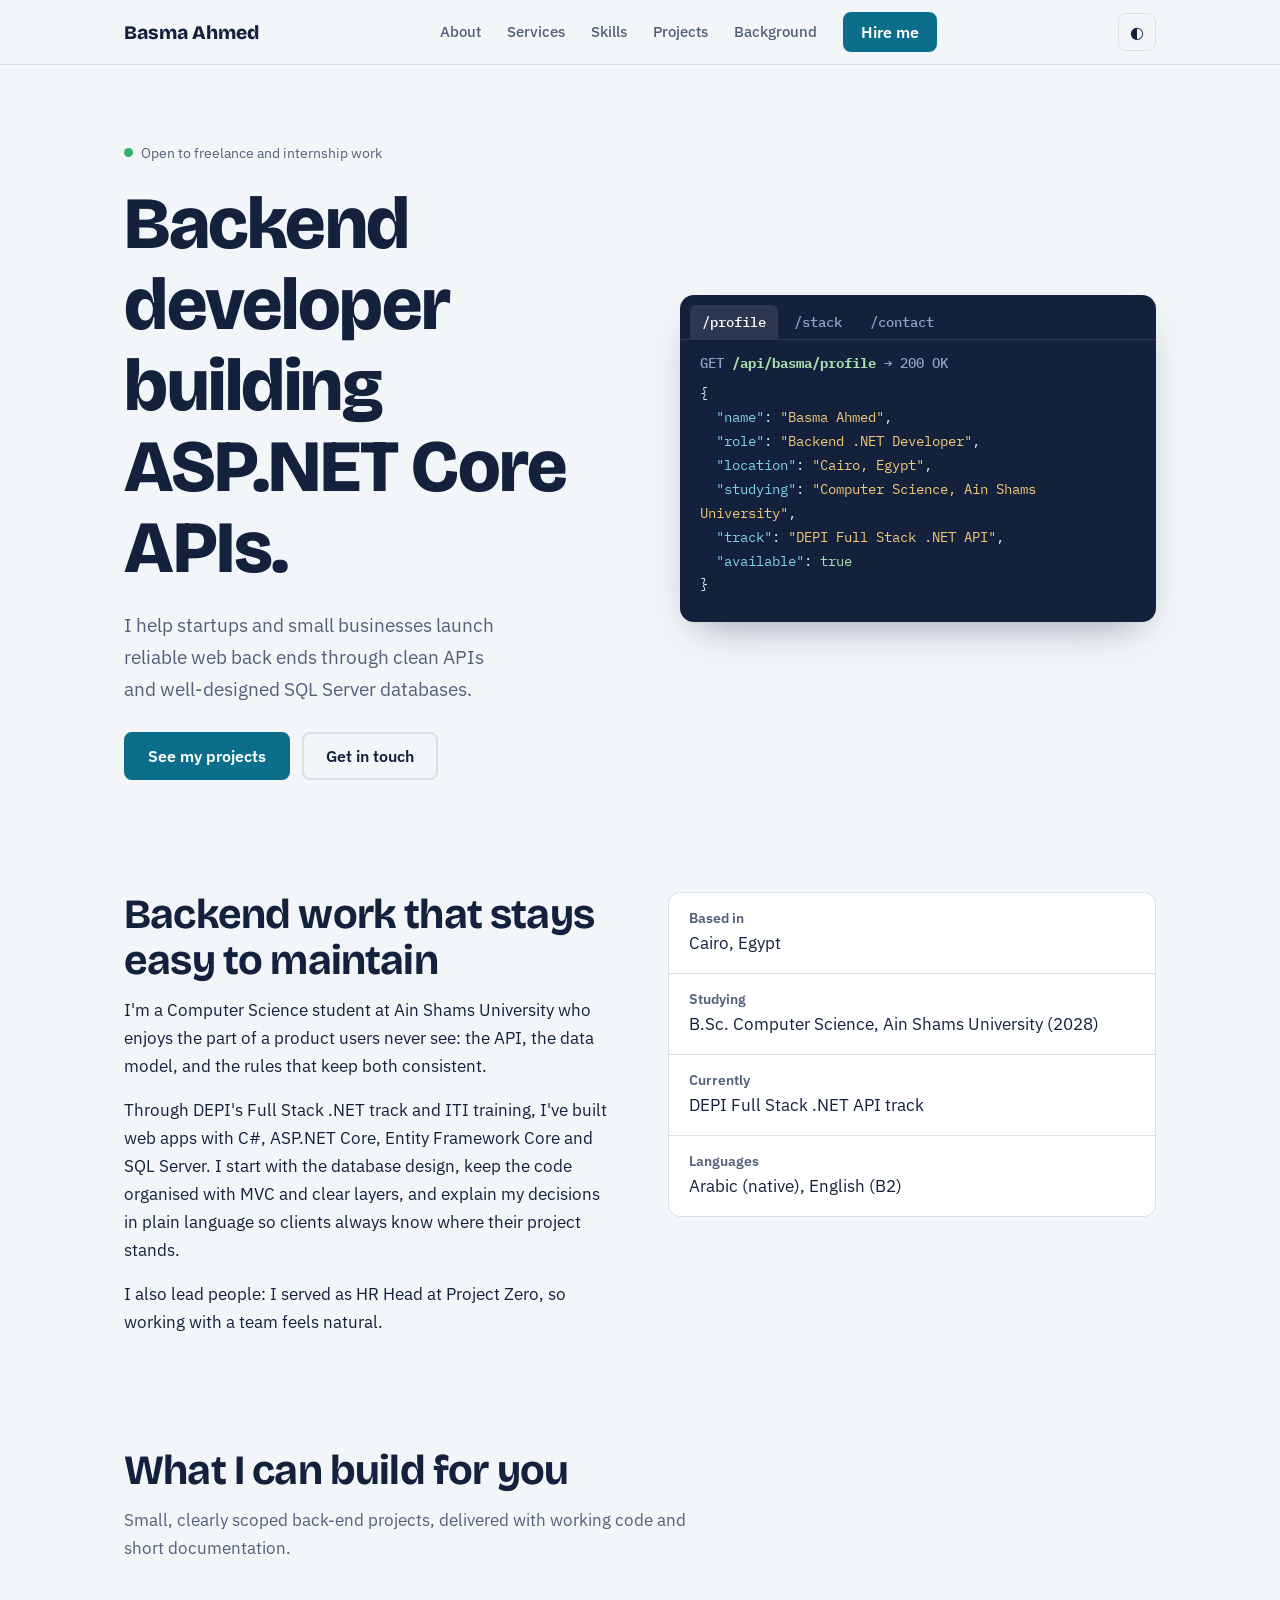
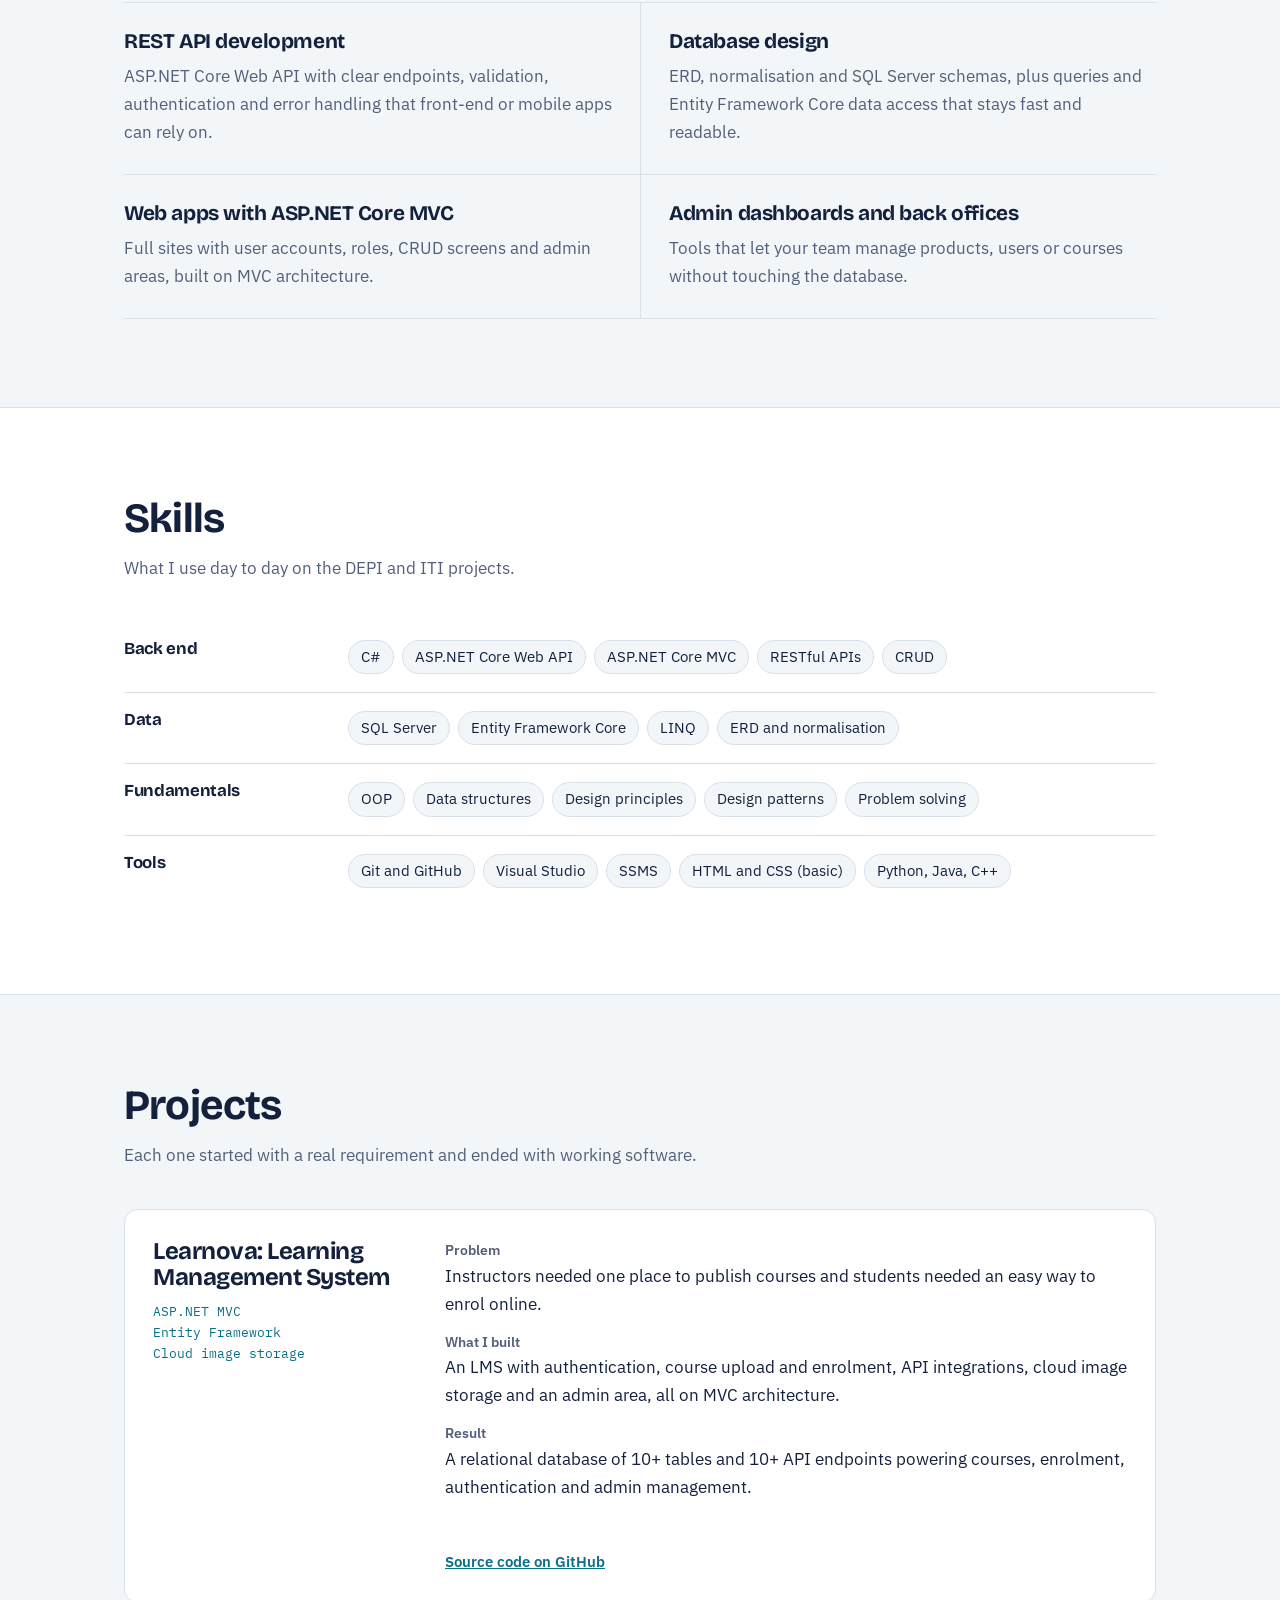
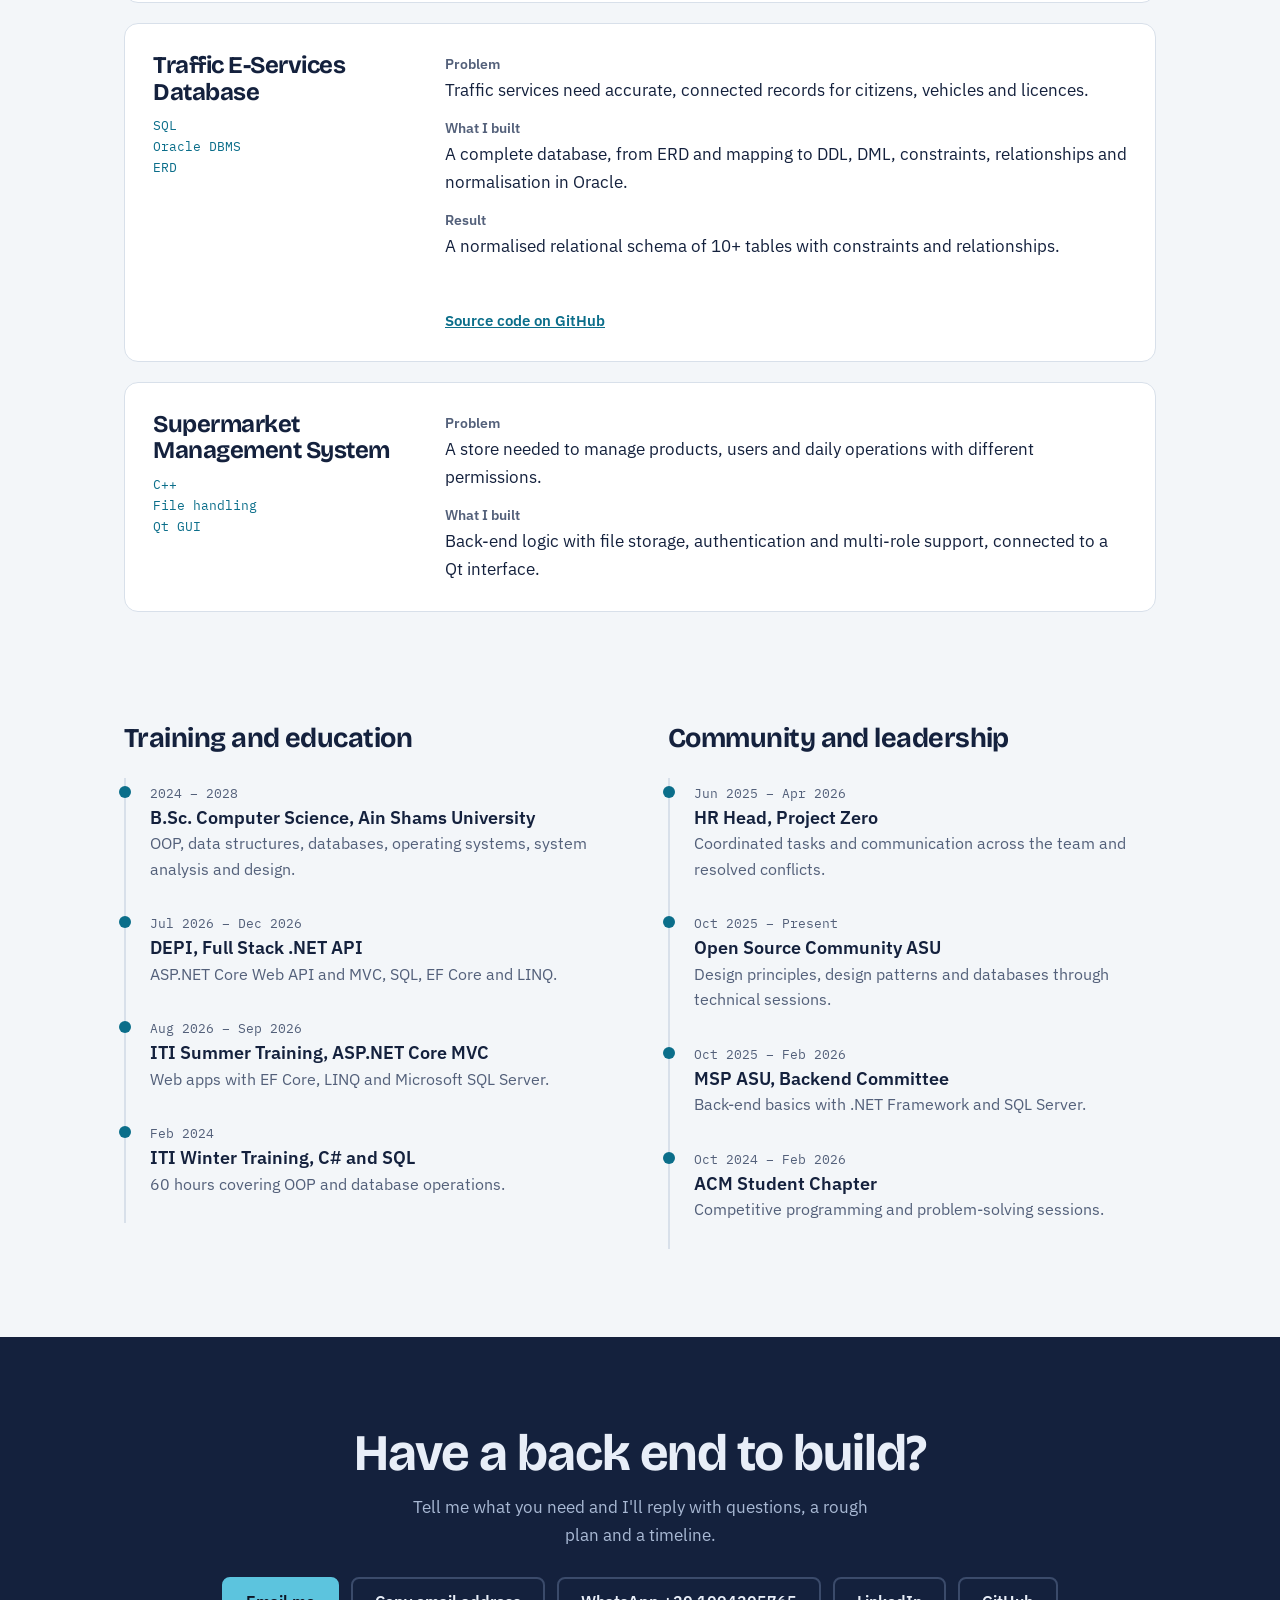
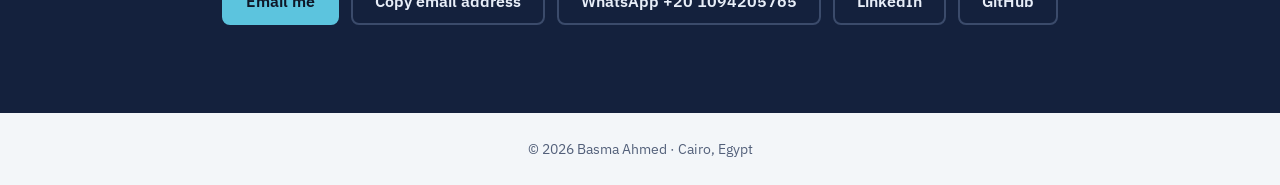
==== commit a4cef47d: "Remove redundant skill entry for ASP.NET Core" ====
--- a/index.html
+++ b/index.html
@@ -85,7 +85,7 @@
     <p class="lead">What I use day to day on the DEPI and ITI projects.</p>
     <div class="skill-rows">
       <div class="skill-row"><h3>Back end</h3><div class="chips"><span>C#</span><span>ASP.NET Core Web API</span><span>ASP.NET Core MVC</span><span>RESTful APIs</span><span>CRUD</span></div></div>
-      <div class="skill-row"><h3>Data</h3><div class="chips"><span>SQL Server</span><span>Oracle</span><span>Entity Framework Core</span><span>LINQ</span><span>ERD and normalisation</span></div></div>
+      <div class="skill-row"><h3>Data</h3><div class="chips"><span>SQL Server</span><span>Entity Framework Core</span><span>LINQ</span><span>ERD and normalisation</span></div></div>
       <div class="skill-row"><h3>Fundamentals</h3><div class="chips"><span>OOP</span><span>Data structures</span><span>Design principles</span><span>Design patterns</span><span>Problem solving</span></div></div>
       <div class="skill-row"><h3>Tools</h3><div class="chips"><span>Git and GitHub</span><span>Visual Studio</span><span>SSMS</span><span>HTML and CSS (basic)</span><span>Python, Java, C++</span></div></div>
     </div>
